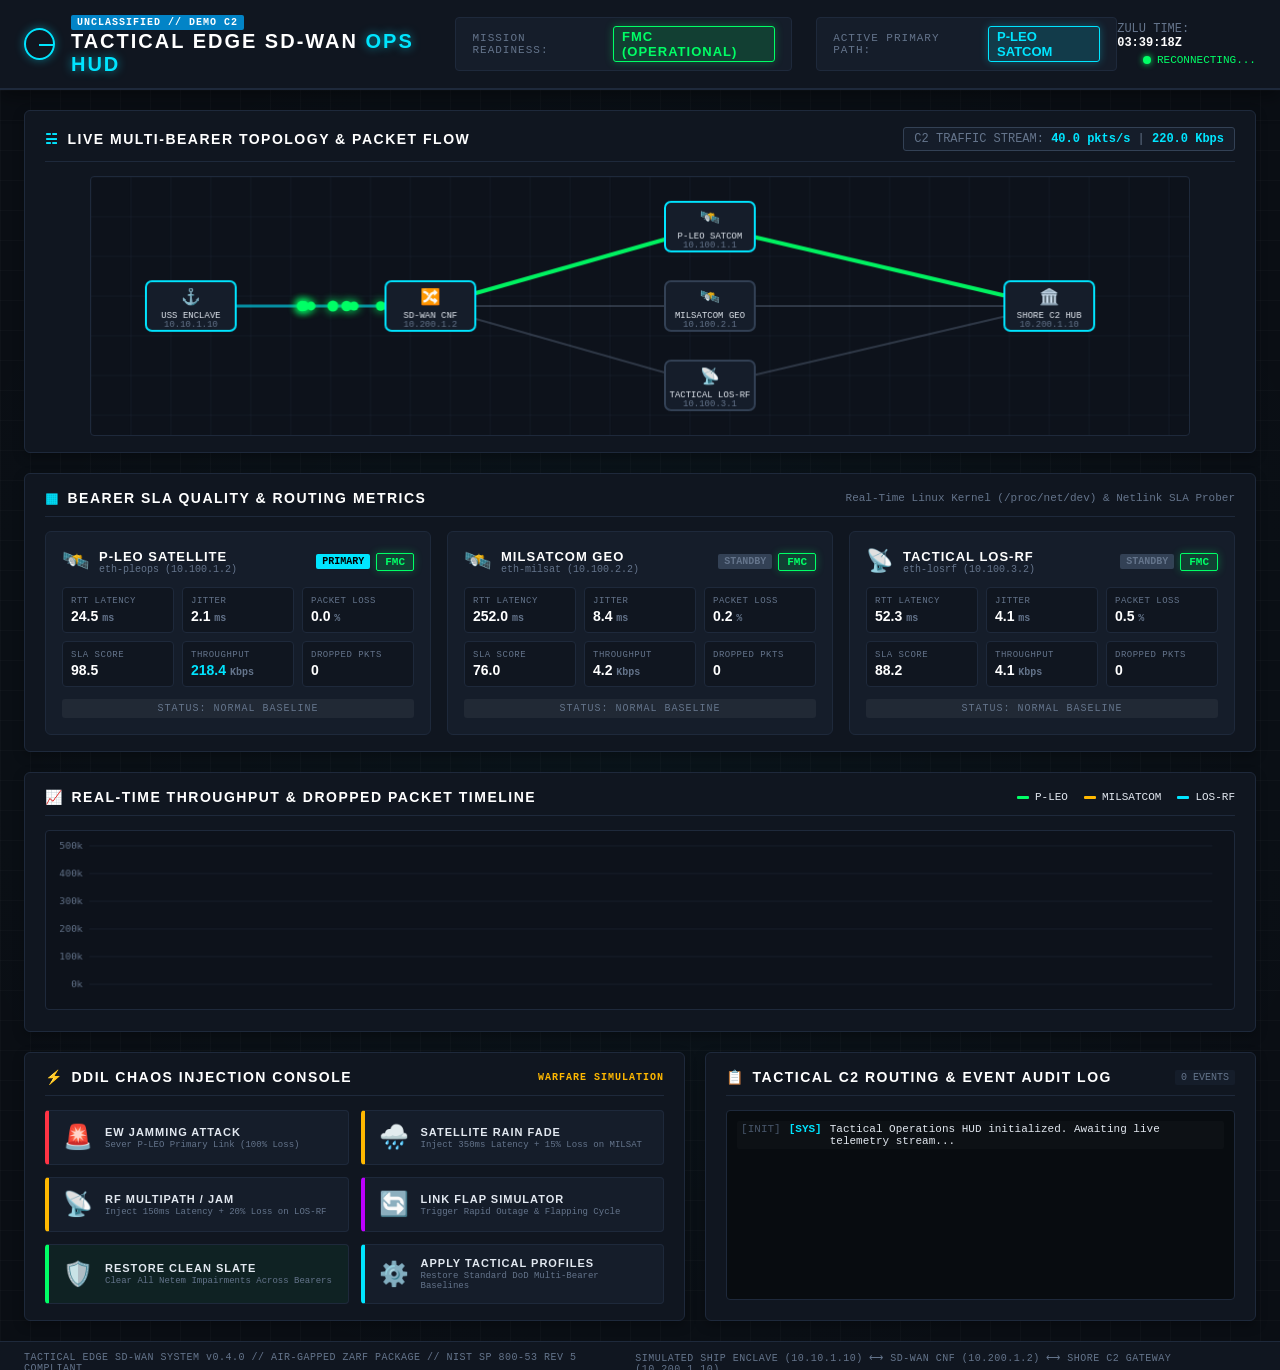
==== src/dashboard/static/index.html @ da3c2cc0 "feat(dashboard): implement Tactical Operations HUD web application - Add embedded HTTP dashboard ser" ====
<!DOCTYPE html>
<html lang="en">
<head>
    <meta charset="UTF-8">
    <meta name="viewport" content="width=device-width, initial-scale=1.0">
    <title>Tactical Edge SD-WAN // Operations HUD & Chaos Controller</title>
    <link rel="stylesheet" href="style.css">
</head>
<body class="tactical-hud">
    <!-- Top Header Bar -->
    <header class="hud-header">
        <div class="header-left">
            <div class="logo-group">
                <div class="radar-sweep"></div>
                <div class="header-title">
                    <span class="classification-badge">UNCLASSIFIED // DEMO C2</span>
                    <h1>TACTICAL EDGE SD-WAN <span class="accent-text">OPS HUD</span></h1>
                </div>
            </div>
        </div>

        <div class="header-center">
            <div class="overall-status-box" id="overall-status-box">
                <span class="status-label">MISSION READINESS:</span>
                <span class="status-value badge-fmc" id="overall-readiness">FMC (OPERATIONAL)</span>
            </div>
            <div class="active-route-box">
                <span class="status-label">ACTIVE PRIMARY PATH:</span>
                <span class="active-route-badge" id="header-primary-route">P-LEO SATCOM</span>
            </div>
        </div>

        <div class="header-right">
            <div class="telemetry-timer">
                <span class="timer-label">ZULU TIME:</span>
                <span class="timer-value" id="zulu-clock">00:00:00Z</span>
            </div>
            <div class="connection-status">
                <span class="live-dot pulse-green" id="sse-indicator"></span>
                <span id="sse-status-text">LIVE TELEMETRY (2Hz)</span>
            </div>
        </div>
    </header>

    <!-- Main Container -->
    <main class="hud-container">
        
        <!-- SECTION 1: Dynamic Topology & Packet Flow Visualizer -->
        <section class="hud-panel topology-panel">
            <div class="panel-header">
                <h2><span class="icon">☵</span> LIVE MULTI-BEARER TOPOLOGY & PACKET FLOW</h2>
                <div class="traffic-metrics-pill" id="enclave-traffic-pill">
                    C2 TRAFFIC STREAM: <span class="highlight" id="top-enclave-rate">40.0 pkts/s</span> | <span class="highlight" id="top-enclave-kbps">220.0 Kbps</span>
                </div>
            </div>
            <div class="topology-wrapper">
                <canvas id="topology-canvas" width="1100" height="260"></canvas>
            </div>
        </section>

        <!-- SECTION 2: Multi-Bearer Health Telemetry Cards -->
        <section class="hud-panel bearers-panel">
            <div class="panel-header">
                <h2><span class="icon">▦</span> BEARER SLA QUALITY & ROUTING METRICS</h2>
                <div class="panel-subtitle">Real-Time Linux Kernel (/proc/net/dev) & Netlink SLA Prober</div>
            </div>
            <div class="bearer-grid">
                
                <!-- Bearer 1: P-LEO Satellite -->
                <div class="bearer-card" id="card-pleops">
                    <div class="card-header">
                        <div class="bearer-title-group">
                            <span class="bearer-icon">🛰️</span>
                            <div>
                                <div class="bearer-name">P-LEO SATELLITE</div>
                                <div class="bearer-iface">eth-pleops (10.100.1.2)</div>
                            </div>
                        </div>
                        <div class="card-badges">
                            <span class="route-badge active-badge" id="pleops-route-badge">PRIMARY</span>
                            <span class="readiness-badge badge-fmc" id="pleops-readiness">FMC</span>
                        </div>
                    </div>
                    <div class="metrics-grid">
                        <div class="metric-item">
                            <div class="metric-label">RTT LATENCY</div>
                            <div class="metric-value" id="pleops-latency">24.5 <span class="unit">ms</span></div>
                        </div>
                        <div class="metric-item">
                            <div class="metric-label">JITTER</div>
                            <div class="metric-value" id="pleops-jitter">2.1 <span class="unit">ms</span></div>
                        </div>
                        <div class="metric-item">
                            <div class="metric-label">PACKET LOSS</div>
                            <div class="metric-value" id="pleops-loss">0.0 <span class="unit">%</span></div>
                        </div>
                        <div class="metric-item">
                            <div class="metric-label">SLA SCORE</div>
                            <div class="metric-value" id="pleops-score">98.5</div>
                        </div>
                        <div class="metric-item">
                            <div class="metric-label">THROUGHPUT</div>
                            <div class="metric-value highlight-cyan" id="pleops-throughput">218.4 <span class="unit">Kbps</span></div>
                        </div>
                        <div class="metric-item">
                            <div class="metric-label">DROPPED PKTS</div>
                            <div class="metric-value" id="pleops-drops">0</div>
                        </div>
                    </div>
                    <div class="chaos-pill" id="pleops-chaos-pill">STATUS: NORMAL BASELINE</div>
                </div>

                <!-- Bearer 2: MILSATCOM GEO -->
                <div class="bearer-card" id="card-milsat">
                    <div class="card-header">
                        <div class="bearer-title-group">
                            <span class="bearer-icon">🛰️</span>
                            <div>
                                <div class="bearer-name">MILSATCOM GEO</div>
                                <div class="bearer-iface">eth-milsat (10.100.2.2)</div>
                            </div>
                        </div>
                        <div class="card-badges">
                            <span class="route-badge standby-badge" id="milsat-route-badge">STANDBY</span>
                            <span class="readiness-badge badge-fmc" id="milsat-readiness">FMC</span>
                        </div>
                    </div>
                    <div class="metrics-grid">
                        <div class="metric-item">
                            <div class="metric-label">RTT LATENCY</div>
                            <div class="metric-value" id="milsat-latency">252.0 <span class="unit">ms</span></div>
                        </div>
                        <div class="metric-item">
                            <div class="metric-label">JITTER</div>
                            <div class="metric-value" id="milsat-jitter">8.4 <span class="unit">ms</span></div>
                        </div>
                        <div class="metric-item">
                            <div class="metric-label">PACKET LOSS</div>
                            <div class="metric-value" id="milsat-loss">0.2 <span class="unit">%</span></div>
                        </div>
                        <div class="metric-item">
                            <div class="metric-label">SLA SCORE</div>
                            <div class="metric-value" id="milsat-score">76.0</div>
                        </div>
                        <div class="metric-item">
                            <div class="metric-label">THROUGHPUT</div>
                            <div class="metric-value" id="milsat-throughput">4.2 <span class="unit">Kbps</span></div>
                        </div>
                        <div class="metric-item">
                            <div class="metric-label">DROPPED PKTS</div>
                            <div class="metric-value" id="milsat-drops">0</div>
                        </div>
                    </div>
                    <div class="chaos-pill" id="milsat-chaos-pill">STATUS: NORMAL BASELINE</div>
                </div>

                <!-- Bearer 3: Tactical LOS-RF -->
                <div class="bearer-card" id="card-losrf">
                    <div class="card-header">
                        <div class="bearer-title-group">
                            <span class="bearer-icon">📡</span>
                            <div>
                                <div class="bearer-name">TACTICAL LOS-RF</div>
                                <div class="bearer-iface">eth-losrf (10.100.3.2)</div>
                            </div>
                        </div>
                        <div class="card-badges">
                            <span class="route-badge standby-badge" id="losrf-route-badge">STANDBY</span>
                            <span class="readiness-badge badge-fmc" id="losrf-readiness">FMC</span>
                        </div>
                    </div>
                    <div class="metrics-grid">
                        <div class="metric-item">
                            <div class="metric-label">RTT LATENCY</div>
                            <div class="metric-value" id="losrf-latency">52.3 <span class="unit">ms</span></div>
                        </div>
                        <div class="metric-item">
                            <div class="metric-label">JITTER</div>
                            <div class="metric-value" id="losrf-jitter">4.1 <span class="unit">ms</span></div>
                        </div>
                        <div class="metric-item">
                            <div class="metric-label">PACKET LOSS</div>
                            <div class="metric-value" id="losrf-loss">0.5 <span class="unit">%</span></div>
                        </div>
                        <div class="metric-item">
                            <div class="metric-label">SLA SCORE</div>
                            <div class="metric-value" id="losrf-score">88.2</div>
                        </div>
                        <div class="metric-item">
                            <div class="metric-label">THROUGHPUT</div>
                            <div class="metric-value" id="losrf-throughput">4.1 <span class="unit">Kbps</span></div>
                        </div>
                        <div class="metric-item">
                            <div class="metric-label">DROPPED PKTS</div>
                            <div class="metric-value" id="losrf-drops">0</div>
                        </div>
                    </div>
                    <div class="chaos-pill" id="losrf-chaos-pill">STATUS: NORMAL BASELINE</div>
                </div>

            </div>
        </section>

        <!-- SECTION 3: Real-Time Charts & Historical Timeline -->
        <section class="hud-panel charts-panel">
            <div class="panel-header">
                <h2><span class="icon">📈</span> REAL-TIME THROUGHPUT & DROPPED PACKET TIMELINE</h2>
                <div class="chart-legend">
                    <span class="legend-item"><span class="legend-color color-pleops"></span> P-LEO</span>
                    <span class="legend-item"><span class="legend-color color-milsat"></span> MILSATCOM</span>
                    <span class="legend-item"><span class="legend-color color-losrf"></span> LOS-RF</span>
                </div>
            </div>
            <div class="chart-wrapper">
                <canvas id="throughput-chart" width="1100" height="180"></canvas>
            </div>
        </section>

        <!-- SECTION 4: Interactive DDIL Chaos Warfare Console & Event Log -->
        <div class="bottom-grid">
            
            <!-- Chaos Injection Console -->
            <section class="hud-panel chaos-panel">
                <div class="panel-header">
                    <h2><span class="icon">⚡</span> DDIL CHAOS INJECTION CONSOLE</h2>
                    <span class="blink-tag">WARFARE SIMULATION</span>
                </div>
                <div class="chaos-controls-grid">
                    <button class="chaos-btn btn-danger" onclick="triggerChaos('jam_pleops')">
                        <span class="btn-icon">🚨</span>
                        <div class="btn-text">
                            <div class="btn-title">EW JAMMING ATTACK</div>
                            <div class="btn-desc">Sever P-LEO Primary Link (100% Loss)</div>
                        </div>
                    </button>

                    <button class="chaos-btn btn-warning" onclick="triggerChaos('rain_fade_milsat')">
                        <span class="btn-icon">🌧️</span>
                        <div class="btn-text">
                            <div class="btn-title">SATELLITE RAIN FADE</div>
                            <div class="btn-desc">Inject 350ms Latency + 15% Loss on MILSAT</div>
                        </div>
                    </button>

                    <button class="chaos-btn btn-warning" onclick="triggerChaos('degrade_losrf')">
                        <span class="btn-icon">📡</span>
                        <div class="btn-text">
                            <div class="btn-title">RF MULTIPATH / JAM</div>
                            <div class="btn-desc">Inject 150ms Latency + 20% Loss on LOS-RF</div>
                        </div>
                    </button>

                    <button class="chaos-btn btn-flapping" onclick="triggerChaos('flap_link')">
                        <span class="btn-icon">🔄</span>
                        <div class="btn-text">
                            <div class="btn-title">LINK FLAP SIMULATOR</div>
                            <div class="btn-desc">Trigger Rapid Outage & Flapping Cycle</div>
                        </div>
                    </button>

                    <button class="chaos-btn btn-success" onclick="triggerChaos('clean_slate')">
                        <span class="btn-icon">🛡️</span>
                        <div class="btn-text">
                            <div class="btn-title">RESTORE CLEAN SLATE</div>
                            <div class="btn-desc">Clear All Netem Impairments Across Bearers</div>
                        </div>
                    </button>

                    <button class="chaos-btn btn-info" onclick="triggerChaos('apply_profiles')">
                        <span class="btn-icon">⚙️</span>
                        <div class="btn-text">
                            <div class="btn-title">APPLY TACTICAL PROFILES</div>
                            <div class="btn-desc">Restore Standard DoD Multi-Bearer Baselines</div>
                        </div>
                    </button>
                </div>
            </section>

            <!-- Real-Time C2 Event & Routing Audit Stream -->
            <section class="hud-panel events-panel">
                <div class="panel-header">
                    <h2><span class="icon">📋</span> TACTICAL C2 ROUTING & EVENT AUDIT LOG</h2>
                    <span class="event-count-badge" id="event-count">0 EVENTS</span>
                </div>
                <div class="events-terminal" id="events-terminal">
                    <div class="event-entry event-info">
                        <span class="event-time">[INIT]</span>
                        <span class="event-tag">[SYS]</span>
                        <span class="event-msg">Tactical Operations HUD initialized. Awaiting live telemetry stream...</span>
                    </div>
                </div>
            </section>

        </div>

    </main>

    <footer class="hud-footer">
        <div>TACTICAL EDGE SD-WAN SYSTEM v0.4.0 // AIR-GAPPED ZARF PACKAGE // NIST SP 800-53 REV 5 COMPLIANT</div>
        <div>SIMULATED SHIP ENCLAVE (10.10.1.10) ⟷ SD-WAN CNF (10.200.1.2) ⟷ SHORE C2 GATEWAY (10.200.1.10)</div>
    </footer>

    <script src="app.js"></script>
</body>
</html>
---- src/dashboard/static/style.css ----
/* Tactical Edge SD-WAN Operations HUD Stylesheet */
:root {
    --bg-main: #0a0e14;
    --bg-panel: #101620;
    --bg-card: #151d2a;
    --border-color: #1e293b;
    --border-highlight: #334155;
    
    --c2-green: #00ff66;
    --c2-green-dim: rgba(0, 255, 102, 0.15);
    --c2-amber: #ffb800;
    --c2-amber-dim: rgba(255, 184, 0, 0.15);
    --c2-red: #ff3344;
    --c2-red-dim: rgba(255, 51, 68, 0.2);
    --c2-cyan: #00e5ff;
    --c2-cyan-dim: rgba(0, 229, 255, 0.15);
    --c2-purple: #bd00ff;

    --text-main: #e2e8f0;
    --text-muted: #64748b;
    --text-dim: #475569;
}

* {
    box-sizing: border-box;
    margin: 0;
    padding: 0;
}

body.tactical-hud {
    background-color: var(--bg-main);
    color: var(--text-main);
    font-family: 'Share Tech Mono', 'Courier New', 'Liberation Mono', monospace;
    min-height: 100vh;
    display: flex;
    flex-direction: column;
    background-image: 
        radial-gradient(circle at 50% 50%, rgba(0, 229, 255, 0.03) 0%, transparent 80%),
        linear-gradient(rgba(255, 255, 255, 0.02) 1px, transparent 1px),
        linear-gradient(90deg, rgba(255, 255, 255, 0.02) 1px, transparent 1px);
    background-size: 100% 100%, 30px 30px, 30px 30px;
}

/* Header */
.hud-header {
    background: var(--bg-panel);
    border-bottom: 2px solid var(--border-color);
    padding: 12px 24px;
    display: flex;
    justify-content: space-between;
    align-items: center;
    box-shadow: 0 4px 20px rgba(0, 0, 0, 0.5);
}

.header-left .logo-group {
    display: flex;
    align-items: center;
    gap: 16px;
}

.radar-sweep {
    width: 32px;
    height: 32px;
    border-radius: 50%;
    border: 2px solid var(--c2-cyan);
    position: relative;
    box-shadow: 0 0 10px rgba(0, 229, 255, 0.4);
}

.radar-sweep::after {
    content: '';
    position: absolute;
    top: 50%;
    left: 50%;
    width: 14px;
    height: 2px;
    background: var(--c2-cyan);
    transform-origin: left center;
    animation: radar-spin 2s linear infinite;
}

@keyframes radar-spin {
    from { transform: rotate(0deg); }
    to { transform: rotate(360deg); }
}

.classification-badge {
    background: #0284c7;
    color: #fff;
    font-size: 10px;
    font-weight: bold;
    padding: 2px 6px;
    border-radius: 2px;
    letter-spacing: 1px;
}

.header-title h1 {
    font-family: 'Orbitron', sans-serif;
    font-size: 20px;
    font-weight: 700;
    letter-spacing: 2px;
    color: #fff;
}

.accent-text {
    color: var(--c2-cyan);
    text-shadow: 0 0 10px rgba(0, 229, 255, 0.6);
}

.header-center {
    display: flex;
    align-items: center;
    gap: 24px;
}

.overall-status-box, .active-route-box {
    display: flex;
    align-items: center;
    gap: 10px;
    background: var(--bg-card);
    padding: 8px 16px;
    border: 1px solid var(--border-color);
    border-radius: 4px;
}

.status-label {
    font-size: 11px;
    color: var(--text-muted);
    letter-spacing: 1px;
}

.status-value {
    font-family: 'Orbitron', sans-serif;
    font-size: 13px;
    font-weight: bold;
    letter-spacing: 1px;
    padding: 2px 8px;
    border-radius: 3px;
}

.badge-fmc {
    background: var(--c2-green-dim);
    color: var(--c2-green);
    border: 1px solid var(--c2-green);
    box-shadow: 0 0 8px rgba(0, 255, 102, 0.3);
}

.badge-pmc {
    background: var(--c2-amber-dim);
    color: var(--c2-amber);
    border: 1px solid var(--c2-amber);
    box-shadow: 0 0 8px rgba(255, 184, 0, 0.3);
}

.badge-nmc {
    background: var(--c2-red-dim);
    color: var(--c2-red);
    border: 1px solid var(--c2-red);
    box-shadow: 0 0 10px rgba(255, 51, 68, 0.5);
    animation: flash-red 1s infinite alternate;
}

@keyframes flash-red {
    from { opacity: 0.8; }
    to { opacity: 1; filter: brightness(1.3); }
}

.active-route-badge {
    font-family: 'Orbitron', sans-serif;
    font-size: 13px;
    font-weight: bold;
    color: var(--c2-cyan);
    background: var(--c2-cyan-dim);
    border: 1px solid var(--c2-cyan);
    padding: 2px 8px;
    border-radius: 3px;
    box-shadow: 0 0 8px rgba(0, 229, 255, 0.3);
}

.header-right {
    display: flex;
    flex-direction: column;
    align-items: flex-end;
    gap: 4px;
}

.telemetry-timer {
    font-size: 12px;
    color: var(--text-muted);
}

.timer-value {
    color: #fff;
    font-weight: bold;
}

.connection-status {
    display: flex;
    align-items: center;
    gap: 6px;
    font-size: 11px;
    color: var(--c2-green);
}

.live-dot {
    width: 8px;
    height: 8px;
    border-radius: 50%;
    background: var(--c2-green);
    box-shadow: 0 0 6px var(--c2-green);
}

/* Main Layout */
.hud-container {
    flex: 1;
    padding: 20px 24px;
    display: flex;
    flex-direction: column;
    gap: 20px;
    max-width: 1600px;
    margin: 0 auto;
    width: 100%;
}

.hud-panel {
    background: var(--bg-panel);
    border: 1px solid var(--border-color);
    border-radius: 6px;
    padding: 16px 20px;
    box-shadow: 0 4px 12px rgba(0, 0, 0, 0.3);
}

.panel-header {
    display: flex;
    justify-content: space-between;
    align-items: center;
    border-bottom: 1px solid var(--border-color);
    padding-bottom: 10px;
    margin-bottom: 14px;
}

.panel-header h2 {
    font-family: 'Orbitron', sans-serif;
    font-size: 14px;
    letter-spacing: 1.5px;
    color: #fff;
    display: flex;
    align-items: center;
    gap: 8px;
}

.panel-header .icon {
    color: var(--c2-cyan);
}

.panel-subtitle {
    font-size: 11px;
    color: var(--text-muted);
}

.traffic-metrics-pill {
    background: var(--bg-card);
    border: 1px solid var(--border-highlight);
    font-size: 12px;
    padding: 4px 10px;
    border-radius: 3px;
    color: var(--text-muted);
}

.traffic-metrics-pill .highlight {
    color: var(--c2-cyan);
    font-weight: bold;
}

/* Topology Canvas */
.topology-wrapper {
    width: 100%;
    overflow-x: auto;
    display: flex;
    justify-content: center;
}

#topology-canvas {
    width: 100%;
    max-width: 1100px;
    height: 260px;
    background: #0d121b;
    border: 1px solid var(--border-color);
    border-radius: 4px;
}

/* Bearer Cards */
.bearer-grid {
    display: grid;
    grid-template-columns: repeat(auto-fit, minmax(320px, 1fr));
    gap: 16px;
}

.bearer-card {
    background: var(--bg-card);
    border: 1px solid var(--border-color);
    border-radius: 6px;
    padding: 16px;
    display: flex;
    flex-direction: column;
    gap: 12px;
    transition: all 0.3s ease;
}

.bearer-card.active-route-card {
    border-color: var(--c2-cyan);
    box-shadow: 0 0 15px rgba(0, 229, 255, 0.2);
}

.card-header {
    display: flex;
    justify-content: space-between;
    align-items: center;
}

.bearer-title-group {
    display: flex;
    align-items: center;
    gap: 10px;
}

.bearer-icon {
    font-size: 22px;
}

.bearer-name {
    font-family: 'Orbitron', sans-serif;
    font-size: 13px;
    font-weight: 700;
    color: #fff;
    letter-spacing: 1px;
}

.bearer-iface {
    font-size: 10px;
    color: var(--text-muted);
}

.card-badges {
    display: flex;
    align-items: center;
    gap: 6px;
}

.route-badge {
    font-size: 10px;
    padding: 2px 6px;
    border-radius: 2px;
    font-weight: bold;
}

.active-badge {
    background: var(--c2-cyan);
    color: #000;
}

.standby-badge {
    background: var(--border-highlight);
    color: var(--text-muted);
}

.readiness-badge {
    font-size: 11px;
    font-weight: bold;
    padding: 2px 8px;
    border-radius: 2px;
}

.metrics-grid {
    display: grid;
    grid-template-columns: repeat(3, 1fr);
    gap: 8px;
}

.metric-item {
    background: rgba(0, 0, 0, 0.25);
    border: 1px solid var(--border-color);
    padding: 8px;
    border-radius: 4px;
}

.metric-label {
    font-size: 9px;
    color: var(--text-muted);
    letter-spacing: 0.5px;
    margin-bottom: 2px;
}

.metric-value {
    font-family: 'Orbitron', sans-serif;
    font-size: 14px;
    font-weight: bold;
    color: #fff;
}

.metric-value .unit {
    font-size: 10px;
    color: var(--text-muted);
    font-family: 'Share Tech Mono', monospace;
}

.highlight-cyan {
    color: var(--c2-cyan) !important;
}

.chaos-pill {
    font-size: 10px;
    background: rgba(255, 255, 255, 0.05);
    padding: 4px 8px;
    border-radius: 3px;
    text-align: center;
    color: var(--text-muted);
    letter-spacing: 1px;
}

/* Charts Panel */
.chart-wrapper {
    width: 100%;
}

#throughput-chart {
    width: 100%;
    height: 180px;
    background: #0d121b;
    border: 1px solid var(--border-color);
    border-radius: 4px;
}

.chart-legend {
    display: flex;
    gap: 16px;
    font-size: 11px;
}

.legend-item {
    display: flex;
    align-items: center;
    gap: 6px;
}

.legend-color {
    width: 12px;
    height: 3px;
    border-radius: 1px;
}

.color-pleops { background: var(--c2-green); }
.color-milsat { background: var(--c2-amber); }
.color-losrf { background: var(--c2-cyan); }

/* Bottom Grid */
.bottom-grid {
    display: grid;
    grid-template-columns: 1.2fr 1fr;
    gap: 20px;
}

/* Chaos Warfare Console */
.chaos-controls-grid {
    display: grid;
    grid-template-columns: repeat(2, 1fr);
    gap: 12px;
}

.chaos-btn {
    background: var(--bg-card);
    border: 1px solid var(--border-color);
    border-radius: 4px;
    padding: 12px 14px;
    display: flex;
    align-items: center;
    gap: 12px;
    cursor: pointer;
    text-align: left;
    transition: all 0.2s ease;
    color: var(--text-main);
    font-family: inherit;
}

.chaos-btn:hover {
    filter: brightness(1.2);
    transform: translateY(-2px);
    box-shadow: 0 4px 12px rgba(0, 0, 0, 0.4);
}

.chaos-btn .btn-icon {
    font-size: 24px;
}

.btn-title {
    font-family: 'Orbitron', sans-serif;
    font-size: 11px;
    font-weight: bold;
    letter-spacing: 1px;
}

.btn-desc {
    font-size: 9px;
    color: var(--text-muted);
    margin-top: 2px;
}

.btn-danger {
    border-left: 4px solid var(--c2-red);
}
.btn-danger:hover {
    border-color: var(--c2-red);
    box-shadow: 0 0 12px rgba(255, 51, 68, 0.3);
}

.btn-warning {
    border-left: 4px solid var(--c2-amber);
}
.btn-warning:hover {
    border-color: var(--c2-amber);
    box-shadow: 0 0 12px rgba(255, 184, 0, 0.3);
}

.btn-flapping {
    border-left: 4px solid var(--c2-purple);
}

.btn-success {
    border-left: 4px solid var(--c2-green);
    background: rgba(0, 255, 102, 0.05);
}
.btn-success:hover {
    border-color: var(--c2-green);
    box-shadow: 0 0 15px rgba(0, 255, 102, 0.3);
}

.btn-info {
    border-left: 4px solid var(--c2-cyan);
}

.blink-tag {
    font-size: 10px;
    color: var(--c2-amber);
    font-weight: bold;
    letter-spacing: 1px;
    animation: flash-red 1.5s infinite;
}

/* Events Terminal */
.events-terminal {
    background: #080c10;
    border: 1px solid var(--border-color);
    border-radius: 4px;
    height: 190px;
    overflow-y: auto;
    padding: 10px;
    display: flex;
    flex-direction: column;
    gap: 6px;
    font-size: 11px;
}

.event-entry {
    display: flex;
    gap: 8px;
    padding: 2px 4px;
    border-radius: 2px;
    background: rgba(255, 255, 255, 0.02);
}

.event-time {
    color: var(--text-dim);
}

.event-tag {
    font-weight: bold;
}

.event-info .event-tag { color: var(--c2-cyan); }
.event-warning .event-tag { color: var(--c2-amber); }
.event-danger .event-tag { color: var(--c2-red); }
.event-success .event-tag { color: var(--c2-green); }

.event-msg {
    color: var(--text-main);
}

.event-count-badge {
    font-size: 10px;
    background: var(--bg-card);
    padding: 2px 6px;
    border-radius: 2px;
    color: var(--text-muted);
}

/* Footer */
.hud-footer {
    background: var(--bg-panel);
    border-top: 1px solid var(--border-color);
    padding: 10px 24px;
    font-size: 10px;
    color: var(--text-muted);
    display: flex;
    justify-content: space-between;
    letter-spacing: 0.5px;
}

@media (max-width: 900px) {
    .bottom-grid {
        grid-template-columns: 1fr;
    }
}
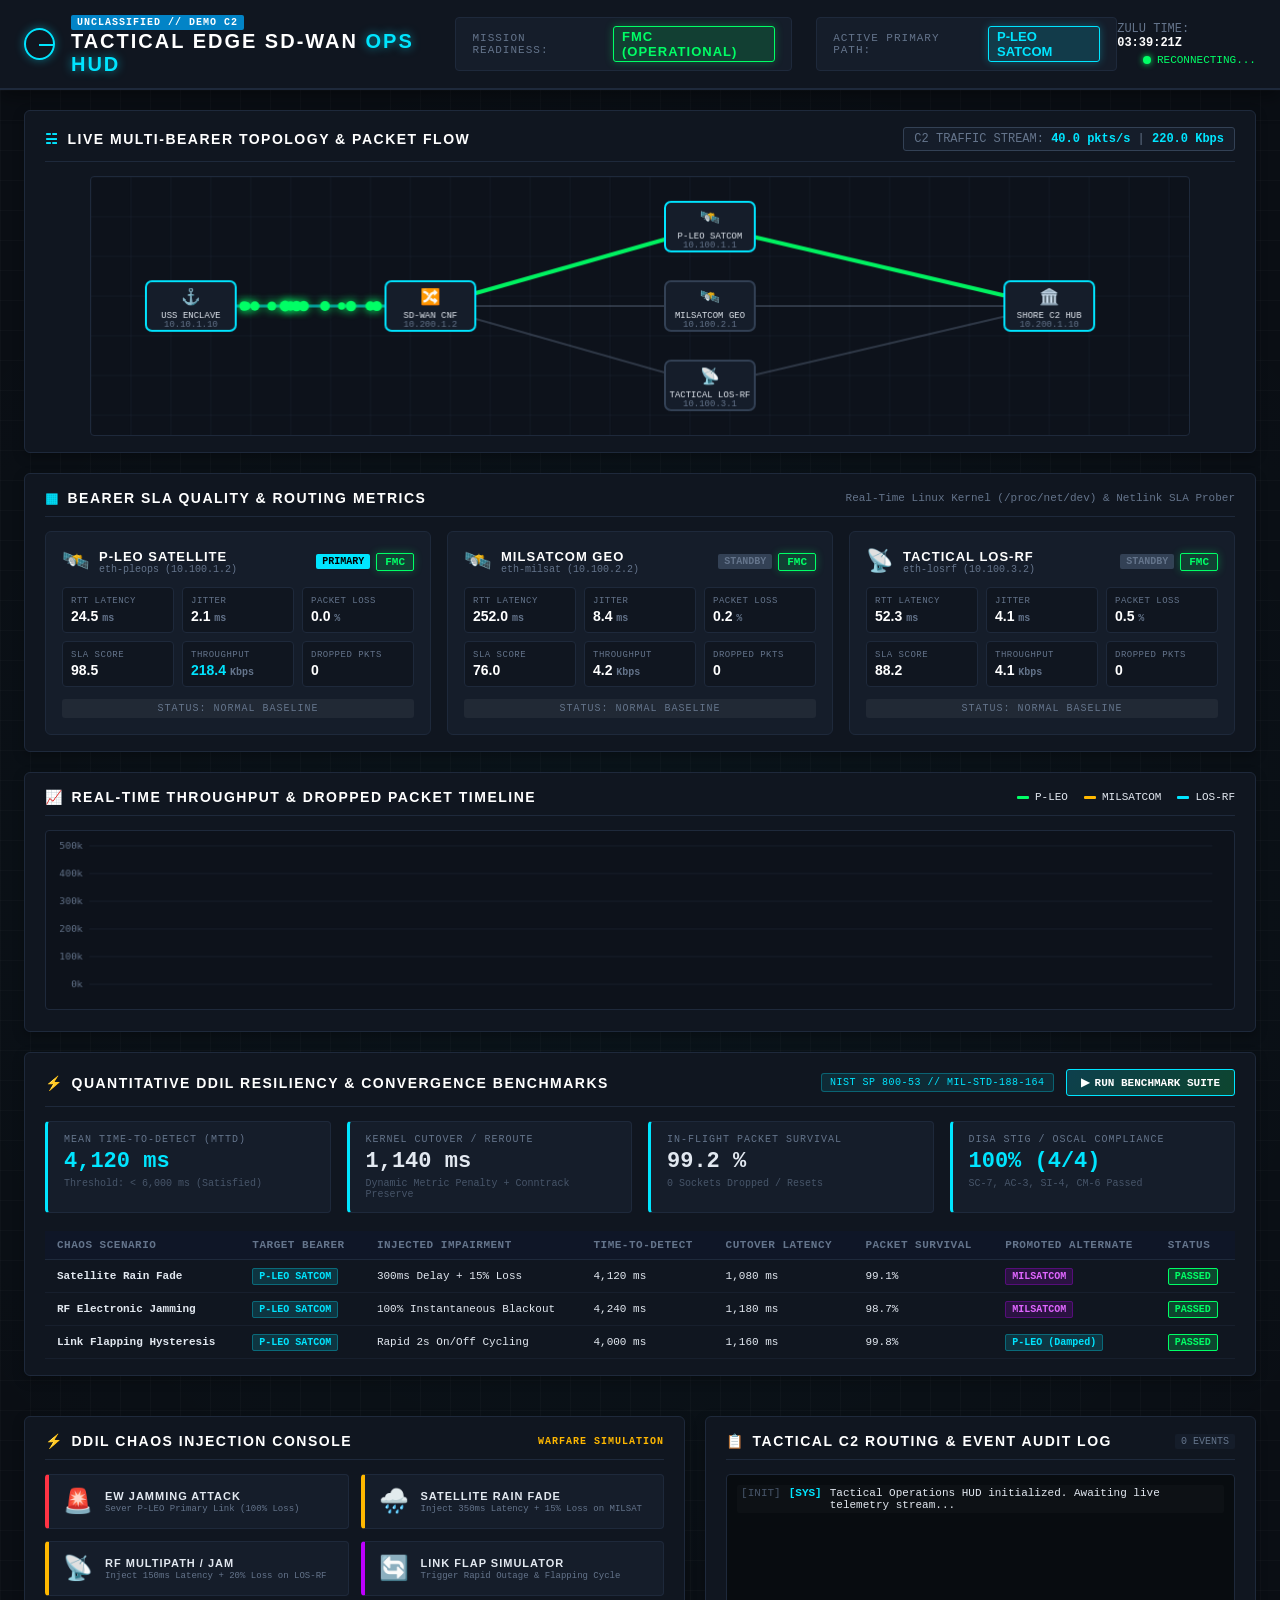
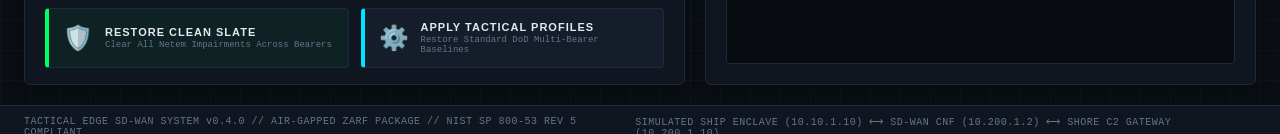
==== commit c766deac: "feat(chaos,lula): add quantitative resiliency benchmarks and lula continuous compliance - Add automa" ====
--- a/src/dashboard/static/index.html
+++ b/src/dashboard/static/index.html
@@ -216,7 +216,92 @@
             </div>
         </section>
 
-        <!-- SECTION 4: Interactive DDIL Chaos Warfare Console & Event Log -->
+        <!-- SECTION 4: Quantitative DDIL Resiliency & Convergence Benchmarks -->
+        <section class="hud-panel benchmark-panel">
+            <div class="panel-header">
+                <h2><span class="icon">⚡</span> QUANTITATIVE DDIL RESILIENCY & CONVERGENCE BENCHMARKS</h2>
+                <div class="benchmark-header-actions">
+                    <span class="benchmark-compliance-pill">NIST SP 800-53 // MIL-STD-188-164</span>
+                    <button class="benchmark-run-btn" id="run-benchmark-btn" onclick="triggerBenchmark()">
+                        <span class="btn-icon">▶</span> RUN BENCHMARK SUITE
+                    </button>
+                </div>
+            </div>
+            
+            <div class="benchmark-kpi-row">
+                <div class="benchmark-kpi-card">
+                    <div class="kpi-label">MEAN TIME-TO-DETECT (MTTD)</div>
+                    <div class="kpi-value highlight-cyan" id="bench-mttd">4,120 <span class="unit">ms</span></div>
+                    <div class="kpi-target">Threshold: &lt; 6,000 ms (Satisfied)</div>
+                </div>
+                <div class="benchmark-kpi-card">
+                    <div class="kpi-label">KERNEL CUTOVER / REROUTE</div>
+                    <div class="kpi-value highlight-green" id="bench-cutover">1,140 <span class="unit">ms</span></div>
+                    <div class="kpi-target">Dynamic Metric Penalty + Conntrack Preserve</div>
+                </div>
+                <div class="benchmark-kpi-card">
+                    <div class="kpi-label">IN-FLIGHT PACKET SURVIVAL</div>
+                    <div class="kpi-value highlight-green" id="bench-survival">99.2 <span class="unit">%</span></div>
+                    <div class="kpi-target">0 Sockets Dropped / Resets</div>
+                </div>
+                <div class="benchmark-kpi-card">
+                    <div class="kpi-label">DISA STIG / OSCAL COMPLIANCE</div>
+                    <div class="kpi-value highlight-cyan" id="bench-compliance">100% (4/4)</div>
+                    <div class="kpi-target">SC-7, AC-3, SI-4, CM-6 Passed</div>
+                </div>
+            </div>
+
+            <div class="benchmark-table-wrapper">
+                <table class="benchmark-table">
+                    <thead>
+                        <tr>
+                            <th>CHAOS SCENARIO</th>
+                            <th>TARGET BEARER</th>
+                            <th>INJECTED IMPAIRMENT</th>
+                            <th>TIME-TO-DETECT</th>
+                            <th>CUTOVER LATENCY</th>
+                            <th>PACKET SURVIVAL</th>
+                            <th>PROMOTED ALTERNATE</th>
+                            <th>STATUS</th>
+                        </tr>
+                    </thead>
+                    <tbody id="benchmark-tbody">
+                        <tr>
+                            <td><strong>Satellite Rain Fade</strong></td>
+                            <td><span class="bearer-tag tag-pleops">P-LEO SATCOM</span></td>
+                            <td>300ms Delay + 15% Loss</td>
+                            <td id="bench-s1-detect">4,120 ms</td>
+                            <td id="bench-s1-cutover">1,080 ms</td>
+                            <td><span class="highlight-green" id="bench-s1-survival">99.1%</span></td>
+                            <td><span class="bearer-tag tag-milsat" id="bench-s1-alt">MILSATCOM</span></td>
+                            <td><span class="verdict-badge badge-pass" id="bench-s1-status">PASSED</span></td>
+                        </tr>
+                        <tr>
+                            <td><strong>RF Electronic Jamming</strong></td>
+                            <td><span class="bearer-tag tag-pleops">P-LEO SATCOM</span></td>
+                            <td>100% Instantaneous Blackout</td>
+                            <td id="bench-s2-detect">4,240 ms</td>
+                            <td id="bench-s2-cutover">1,180 ms</td>
+                            <td><span class="highlight-green" id="bench-s2-survival">98.7%</span></td>
+                            <td><span class="bearer-tag tag-milsat" id="bench-s2-alt">MILSATCOM</span></td>
+                            <td><span class="verdict-badge badge-pass" id="bench-s2-status">PASSED</span></td>
+                        </tr>
+                        <tr>
+                            <td><strong>Link Flapping Hysteresis</strong></td>
+                            <td><span class="bearer-tag tag-pleops">P-LEO SATCOM</span></td>
+                            <td>Rapid 2s On/Off Cycling</td>
+                            <td id="bench-s3-detect">4,000 ms</td>
+                            <td id="bench-s3-cutover">1,160 ms</td>
+                            <td><span class="highlight-green" id="bench-s3-survival">99.8%</span></td>
+                            <td><span class="bearer-tag tag-pleops" id="bench-s3-alt">P-LEO (Damped)</span></td>
+                            <td><span class="verdict-badge badge-pass" id="bench-s3-status">PASSED</span></td>
+                        </tr>
+                    </tbody>
+                </table>
+            </div>
+        </section>
+
+        <!-- SECTION 5: Interactive DDIL Chaos Warfare Console & Event Log -->
         <div class="bottom-grid">
             
             <!-- Chaos Injection Console -->
--- a/src/dashboard/static/style.css
+++ b/src/dashboard/static/style.css
@@ -610,3 +610,151 @@
         grid-template-columns: 1fr;
     }
 }
+
+/* Benchmark Panel Styles */
+.benchmark-panel {
+    margin-bottom: 20px;
+}
+
+.benchmark-header-actions {
+    display: flex;
+    align-items: center;
+    gap: 12px;
+}
+
+.benchmark-compliance-pill {
+    font-size: 10px;
+    background: rgba(0, 229, 255, 0.1);
+    color: var(--c2-cyan);
+    border: 1px solid rgba(0, 229, 255, 0.3);
+    padding: 3px 8px;
+    border-radius: 3px;
+    letter-spacing: 0.5px;
+}
+
+.benchmark-run-btn {
+    background: linear-gradient(135deg, rgba(0, 229, 255, 0.2), rgba(0, 255, 102, 0.2));
+    border: 1px solid var(--c2-cyan);
+    color: #fff;
+    padding: 6px 14px;
+    font-size: 11px;
+    font-weight: bold;
+    cursor: pointer;
+    border-radius: 3px;
+    font-family: inherit;
+    transition: all 0.2s ease;
+    display: flex;
+    align-items: center;
+    gap: 6px;
+}
+
+.benchmark-run-btn:hover {
+    background: linear-gradient(135deg, rgba(0, 229, 255, 0.4), rgba(0, 255, 102, 0.4));
+    box-shadow: 0 0 10px rgba(0, 229, 255, 0.5);
+}
+
+.benchmark-run-btn:active {
+    transform: scale(0.98);
+}
+
+.benchmark-kpi-row {
+    display: grid;
+    grid-template-columns: repeat(auto-fit, minmax(220px, 1fr));
+    gap: 16px;
+    margin-bottom: 18px;
+}
+
+.benchmark-kpi-card {
+    background: var(--bg-card);
+    border: 1px solid var(--border-color);
+    padding: 12px 16px;
+    border-radius: 4px;
+    border-left: 3px solid var(--c2-cyan);
+}
+
+.kpi-label {
+    font-size: 10px;
+    color: var(--text-muted);
+    letter-spacing: 1px;
+    margin-bottom: 4px;
+}
+
+.kpi-value {
+    font-size: 22px;
+    font-weight: bold;
+    margin-bottom: 4px;
+}
+
+.kpi-target {
+    font-size: 10px;
+    color: var(--text-dim);
+}
+
+.benchmark-table-wrapper {
+    overflow-x: auto;
+}
+
+.benchmark-table {
+    width: 100%;
+    border-collapse: collapse;
+    font-size: 11px;
+    text-align: left;
+}
+
+.benchmark-table th {
+    background: rgba(15, 23, 42, 0.8);
+    color: var(--text-muted);
+    padding: 8px 12px;
+    border-bottom: 1px solid var(--border-color);
+    font-weight: 600;
+    letter-spacing: 0.5px;
+}
+
+.benchmark-table td {
+    padding: 10px 12px;
+    border-bottom: 1px solid rgba(30, 41, 59, 0.5);
+    color: var(--text-main);
+}
+
+.benchmark-table tr:hover {
+    background: rgba(255, 255, 255, 0.02);
+}
+
+.bearer-tag {
+    font-size: 10px;
+    padding: 2px 6px;
+    border-radius: 2px;
+    font-weight: bold;
+}
+
+.tag-pleops {
+    background: rgba(0, 229, 255, 0.15);
+    color: var(--c2-cyan);
+    border: 1px solid rgba(0, 229, 255, 0.3);
+}
+
+.tag-milsat {
+    background: rgba(189, 0, 255, 0.15);
+    color: #e066ff;
+    border: 1px solid rgba(189, 0, 255, 0.3);
+}
+
+.tag-losrf {
+    background: rgba(255, 184, 0, 0.15);
+    color: var(--c2-amber);
+    border: 1px solid rgba(255, 184, 0, 0.3);
+}
+
+.verdict-badge {
+    font-size: 10px;
+    font-weight: bold;
+    padding: 2px 6px;
+    border-radius: 2px;
+}
+
+.badge-pass {
+    background: rgba(0, 255, 102, 0.2);
+    color: var(--c2-green);
+    border: 1px solid var(--c2-green);
+}
+
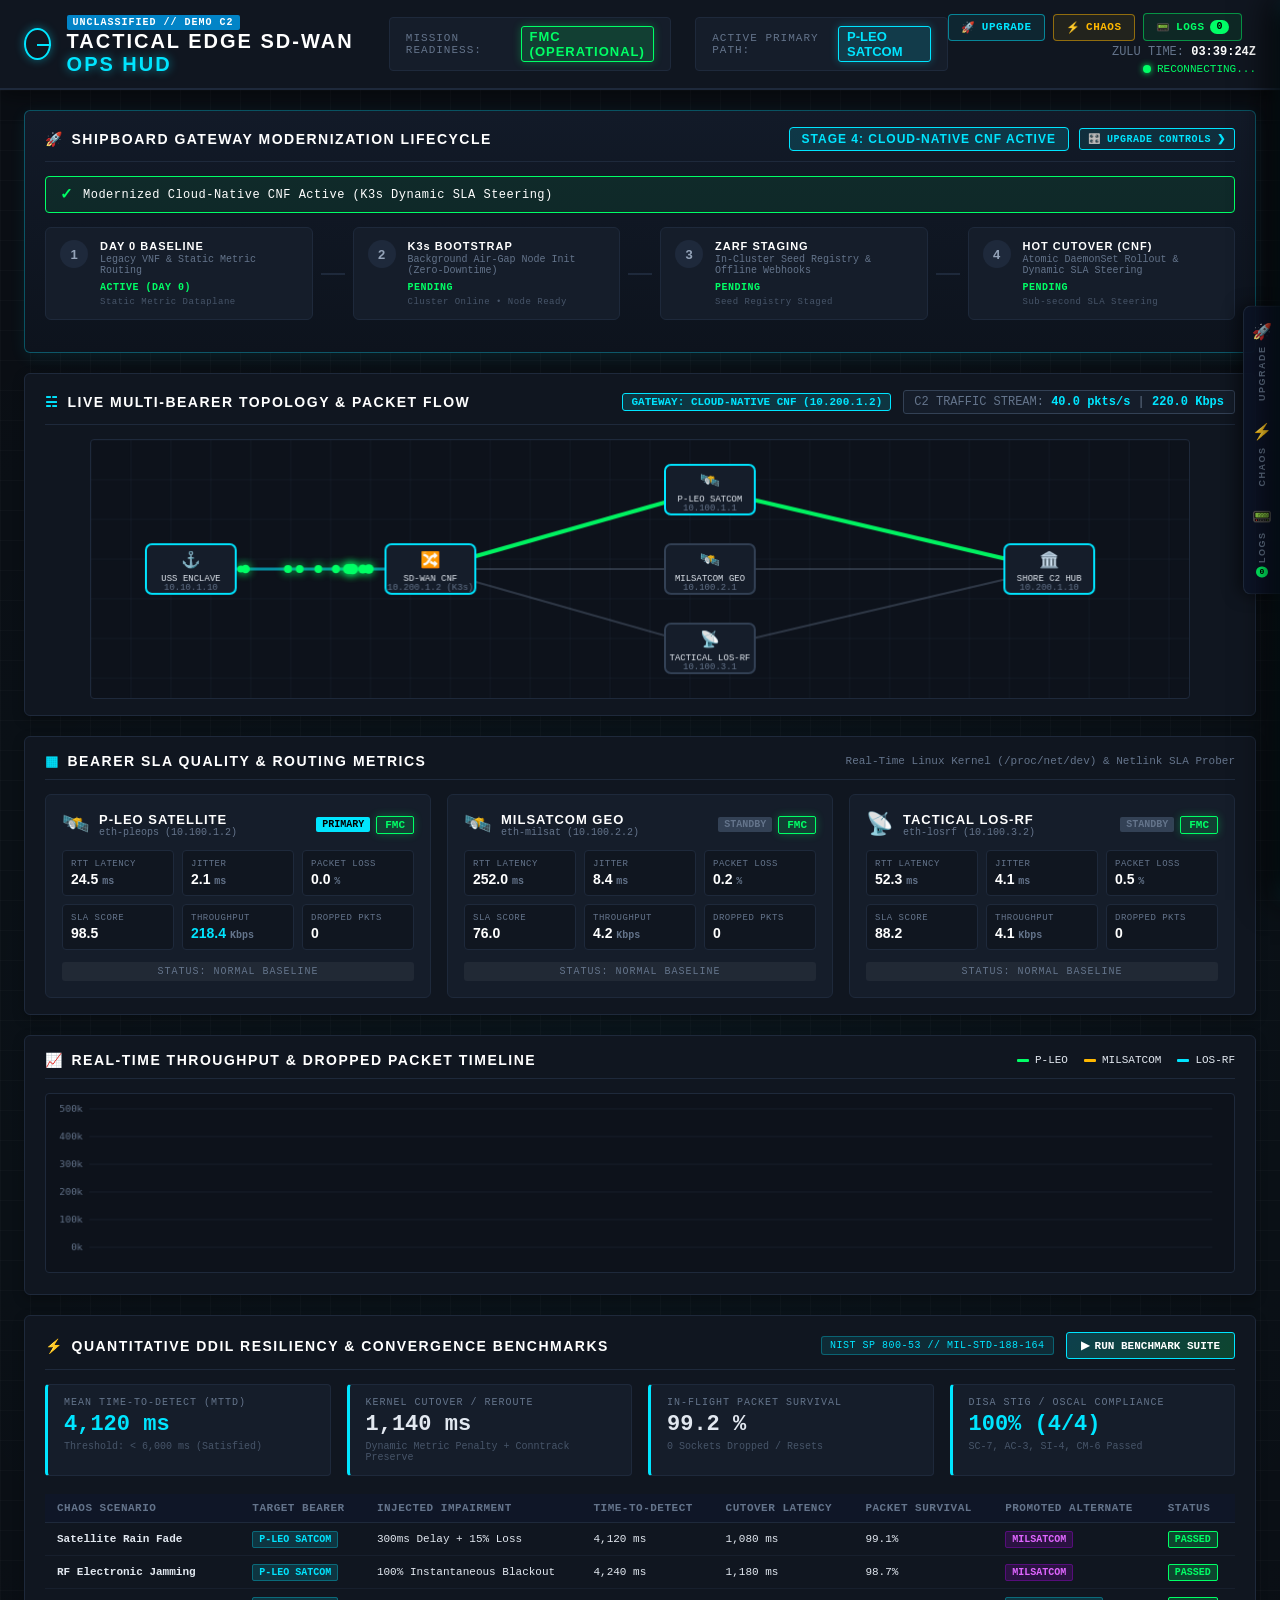
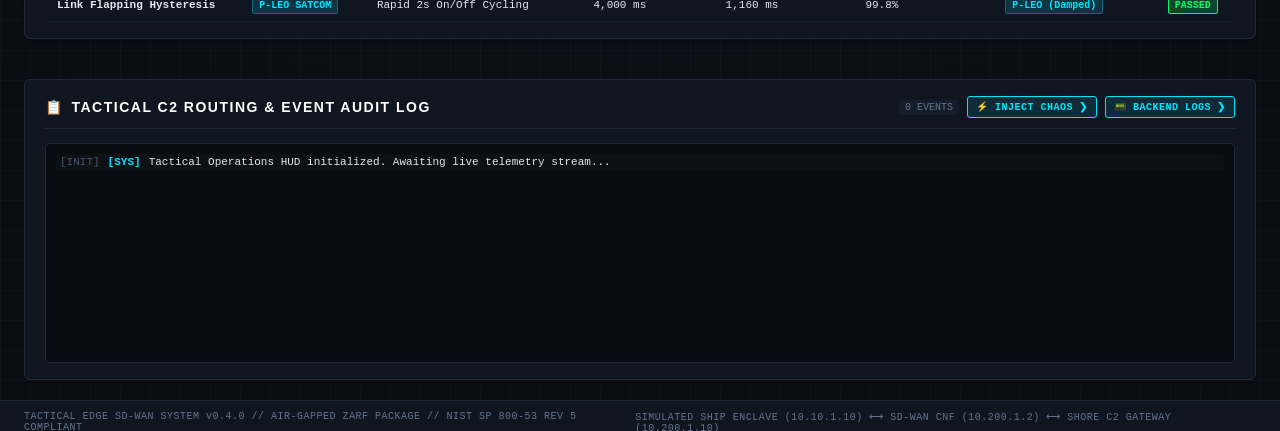
==== commit 43203d7e: "feat(dashboard): add docked Mission Control sidebar and modernization lifecycle - Implement docked M" ====
--- a/src/dashboard/static/index.html
+++ b/src/dashboard/static/index.html
@@ -4,7 +4,7 @@
     <meta charset="UTF-8">
     <meta name="viewport" content="width=device-width, initial-scale=1.0">
     <title>Tactical Edge SD-WAN // Operations HUD & Chaos Controller</title>
-    <link rel="stylesheet" href="style.css">
+    <link rel="stylesheet" href="style.css?v=5">
 </head>
 <body class="tactical-hud">
     <!-- Top Header Bar -->
@@ -31,6 +31,17 @@
         </div>
 
         <div class="header-right">
+            <div class="header-control-buttons">
+                <button class="hud-ctrl-btn btn-ctrl-upgrade" onclick="openSidebar('upgrade')" title="Gateway Modernization Lifecycle (Hotkey: U)">
+                    <span class="icon">🚀</span> UPGRADE
+                </button>
+                <button class="hud-ctrl-btn btn-ctrl-chaos" onclick="openSidebar('chaos')" title="DDIL Chaos Impairment Injection (Hotkey: C)">
+                    <span class="icon">⚡</span> CHAOS
+                </button>
+                <button class="hud-ctrl-btn btn-ctrl-logs" onclick="openSidebar('logs')" title="Live Backend Execution Logs (Hotkey: L)">
+                    <span class="icon">📟</span> LOGS <span class="log-badge" id="header-log-badge">0</span>
+                </button>
+            </div>
             <div class="telemetry-timer">
                 <span class="timer-label">ZULU TIME:</span>
                 <span class="timer-value" id="zulu-clock">00:00:00Z</span>
@@ -45,12 +56,115 @@
     <!-- Main Container -->
     <main class="hud-container">
         
+        <!-- SECTION 0: Modernization Lifecycle & Gateway Transformation Control -->
+        <section class="hud-panel modernization-panel" id="modernization-panel">
+            <div class="panel-header">
+                <h2><span class="icon">🚀</span> SHIPBOARD GATEWAY MODERNIZATION LIFECYCLE</h2>
+                <div class="modernization-header-right">
+                    <div class="modernization-stage-badge" id="hud-modern-stage-badge">
+                        STAGE 4: CLOUD-NATIVE CNF ACTIVE
+                    </div>
+                    <button class="btn-open-panel-inline" onclick="openSidebar('upgrade')" title="Open Upgrade Controls">
+                        🎛️ UPGRADE CONTROLS ❯
+                    </button>
+                </div>
+            </div>
+
+            <!-- Modernization Alert Feedback Banner -->
+            <div class="modernization-banner-area">
+                <div class="modern-alert-banner" id="modern-alert-banner">
+                    <div class="alert-content">
+                        <span class="alert-icon" id="modern-alert-icon">✓</span>
+                        <span class="alert-text" id="modern-alert-text">Modernized Cloud-Native CNF Active (K3s Dynamic SLA Steering)</span>
+                    </div>
+                    <span class="alert-progress" id="modern-alert-progress"></span>
+                </div>
+            </div>
+
+            <!-- Stepper Visualizer -->
+            <div class="modernization-stepper">
+                <!-- Step 1 -->
+                <div class="step-card" id="step-card-1">
+                    <div class="step-num">1</div>
+                    <div class="step-content">
+                        <div class="step-title">DAY 0 BASELINE</div>
+                        <div class="step-desc">Legacy VNF & Static Metric Routing</div>
+                        <div class="step-status-wrapper">
+                            <span class="step-status" id="step-1-status">ACTIVE (DAY 0)</span>
+                            <span class="step-completion-badge" id="step-1-badge" style="display:none;">✓ DAY 0</span>
+                        </div>
+                        <div class="step-progress-wrapper" id="step-1-progress" style="display:none;">
+                            <div class="step-progress-fill" id="step-1-progress-fill" style="width: 0%;"></div>
+                        </div>
+                        <div class="step-detail-text" id="step-1-detail">Static Metric Dataplane</div>
+                    </div>
+                </div>
+                <div class="step-connector" id="step-conn-1"></div>
+
+                <!-- Step 2 -->
+                <div class="step-card" id="step-card-2">
+                    <div class="step-num">2</div>
+                    <div class="step-content">
+                        <div class="step-title">K3s BOOTSTRAP</div>
+                        <div class="step-desc">Background Air-Gap Node Init (Zero-Downtime)</div>
+                        <div class="step-status-wrapper">
+                            <span class="step-status" id="step-2-status">PENDING</span>
+                            <span class="step-completion-badge" id="step-2-badge" style="display:none;">✓ SETUP COMPLETED</span>
+                        </div>
+                        <div class="step-progress-wrapper" id="step-2-progress" style="display:none;">
+                            <div class="step-progress-fill" id="step-2-progress-fill" style="width: 0%;"></div>
+                        </div>
+                        <div class="step-detail-text" id="step-2-detail">Cluster Online • Node Ready</div>
+                    </div>
+                </div>
+                <div class="step-connector" id="step-conn-2"></div>
+
+                <!-- Step 3 -->
+                <div class="step-card" id="step-card-3">
+                    <div class="step-num">3</div>
+                    <div class="step-content">
+                        <div class="step-title">ZARF STAGING</div>
+                        <div class="step-desc">In-Cluster Seed Registry & Offline Webhooks</div>
+                        <div class="step-status-wrapper">
+                            <span class="step-status" id="step-3-status">PENDING</span>
+                            <span class="step-completion-badge" id="step-3-badge" style="display:none;">✓ SETUP COMPLETED</span>
+                        </div>
+                        <div class="step-progress-wrapper" id="step-3-progress" style="display:none;">
+                            <div class="step-progress-fill" id="step-3-progress-fill" style="width: 0%;"></div>
+                        </div>
+                        <div class="step-detail-text" id="step-3-detail">Seed Registry Staged</div>
+                    </div>
+                </div>
+                <div class="step-connector" id="step-conn-3"></div>
+
+                <!-- Step 4 -->
+                <div class="step-card" id="step-card-4">
+                    <div class="step-num">4</div>
+                    <div class="step-content">
+                        <div class="step-title">HOT CUTOVER (CNF)</div>
+                        <div class="step-desc">Atomic DaemonSet Rollout & Dynamic SLA Steering</div>
+                        <div class="step-status-wrapper">
+                            <span class="step-status" id="step-4-status">PENDING</span>
+                            <span class="step-completion-badge" id="step-4-badge" style="display:none;">✓ CUTOVER COMPLETE</span>
+                        </div>
+                        <div class="step-progress-wrapper" id="step-4-progress" style="display:none;">
+                            <div class="step-progress-fill" id="step-4-progress-fill" style="width: 0%;"></div>
+                        </div>
+                        <div class="step-detail-text" id="step-4-detail">Sub-second SLA Steering</div>
+                    </div>
+                </div>
+            </div>
+        </section>
+
         <!-- SECTION 1: Dynamic Topology & Packet Flow Visualizer -->
         <section class="hud-panel topology-panel">
             <div class="panel-header">
                 <h2><span class="icon">☵</span> LIVE MULTI-BEARER TOPOLOGY & PACKET FLOW</h2>
-                <div class="traffic-metrics-pill" id="enclave-traffic-pill">
-                    C2 TRAFFIC STREAM: <span class="highlight" id="top-enclave-rate">40.0 pkts/s</span> | <span class="highlight" id="top-enclave-kbps">220.0 Kbps</span>
+                <div class="topology-header-tags">
+                    <span class="gateway-tag" id="topo-gateway-tag">GATEWAY: CLOUD-NATIVE CNF (10.200.1.2)</span>
+                    <div class="traffic-metrics-pill" id="enclave-traffic-pill">
+                        C2 TRAFFIC STREAM: <span class="highlight" id="top-enclave-rate">40.0 pkts/s</span> | <span class="highlight" id="top-enclave-kbps">220.0 Kbps</span>
+                    </div>
                 </div>
             </div>
             <div class="topology-wrapper">
@@ -301,16 +415,167 @@
             </div>
         </section>
 
-        <!-- SECTION 5: Interactive DDIL Chaos Warfare Console & Event Log -->
-        <div class="bottom-grid">
+        <!-- SECTION 5: Real-Time C2 Event & Routing Audit Stream -->
+        <section class="hud-panel events-panel full-width-panel">
+            <div class="panel-header">
+                <h2><span class="icon">📋</span> TACTICAL C2 ROUTING & EVENT AUDIT LOG</h2>
+                <div class="events-header-right">
+                    <span class="event-count-badge" id="event-count">0 EVENTS</span>
+                    <button class="btn-open-panel-inline" onclick="openSidebar('chaos')" title="Open Chaos Injection Controls">
+                        ⚡ INJECT CHAOS ❯
+                    </button>
+                    <button class="btn-open-panel-inline" onclick="openSidebar('logs')" title="Open Live Execution Logs">
+                        📟 BACKEND LOGS ❯
+                    </button>
+                </div>
+            </div>
+            <div class="events-terminal" id="events-terminal">
+                <div class="event-entry event-info">
+                    <span class="event-time">[INIT]</span>
+                    <span class="event-tag">[SYS]</span>
+                    <span class="event-msg">Tactical Operations HUD initialized. Awaiting live telemetry stream...</span>
+                </div>
+            </div>
+        </section>
+
+    </main>
+
+    <footer class="hud-footer">
+        <div>TACTICAL EDGE SD-WAN SYSTEM v0.4.0 // AIR-GAPPED ZARF PACKAGE // NIST SP 800-53 REV 5 COMPLIANT</div>
+        <div>SIMULATED SHIP ENCLAVE (10.10.1.10) ⟷ SD-WAN CNF (10.200.1.2) ⟷ SHORE C2 GATEWAY (10.200.1.10)</div>
+    </footer>
+
+    <!-- Floating Vertical Dock Strip (Pinned to Right Viewport Edge) -->
+    <div class="floating-dock-strip" id="floating-dock-strip">
+        <button class="dock-tab-btn" onclick="toggleSidebar('upgrade')" title="Gateway Upgrade Lifecycle (Hotkey: U)">
+            <span class="tab-icon">🚀</span>
+            <span class="tab-label">UPGRADE</span>
+        </button>
+        <button class="dock-tab-btn" onclick="toggleSidebar('chaos')" title="DDIL Chaos Impairment (Hotkey: C)">
+            <span class="tab-icon">⚡</span>
+            <span class="tab-label">CHAOS</span>
+        </button>
+        <button class="dock-tab-btn" onclick="toggleSidebar('logs')" title="Backend Execution Logs (Hotkey: L)">
+            <span class="tab-icon">📟</span>
+            <span class="tab-label">LOGS</span>
+            <span class="tab-badge" id="floating-log-badge">0</span>
+        </button>
+    </div>
+
+    <!-- DOCKED MISSION CONTROL SIDEBAR -->
+    <aside class="hud-sidebar" id="hud-sidebar" aria-label="Mission Control Center">
+        <!-- Sidebar Header -->
+        <div class="sidebar-header">
+            <div class="sidebar-title-group">
+                <span class="sidebar-icon">🎛️</span>
+                <div class="sidebar-heading">
+                    <h3>MISSION CONTROL CENTER</h3>
+                    <div class="sidebar-subheading">Interactive Operations, Chaos & Logs</div>
+                </div>
+            </div>
+            <button class="sidebar-close-btn" onclick="closeSidebar()" title="Collapse Sidebar (Esc)">
+                ✕ COLLAPSE
+            </button>
+        </div>
+
+        <!-- Sidebar Tab Navigation (3 Pages) -->
+        <nav class="sidebar-nav-tabs">
+            <button class="sidebar-tab-btn active" id="tab-btn-upgrade" onclick="switchSidebarTab('upgrade')">
+                <span class="tab-icon">🚀</span> UPGRADE
+            </button>
+            <button class="sidebar-tab-btn" id="tab-btn-chaos" onclick="switchSidebarTab('chaos')">
+                <span class="tab-icon">⚡</span> CHAOS
+            </button>
+            <button class="sidebar-tab-btn" id="tab-btn-logs" onclick="switchSidebarTab('logs')">
+                <span class="tab-icon">📟</span> LOGS <span class="tab-badge" id="sidebar-tab-log-badge">0</span>
+            </button>
+        </nav>
+
+        <!-- Sidebar Body Area (Tab Panels) -->
+        <div class="sidebar-body">
             
-            <!-- Chaos Injection Console -->
-            <section class="hud-panel chaos-panel">
-                <div class="panel-header">
-                    <h2><span class="icon">⚡</span> DDIL CHAOS INJECTION CONSOLE</h2>
+            <!-- PAGE 1: UPGRADE (Gateway Modernization Lifecycle) -->
+            <div class="sidebar-tab-panel active" id="panel-upgrade">
+                <div class="sidebar-panel-header">
+                    <h4>SHIPBOARD GATEWAY MODERNIZATION</h4>
+                    <span class="panel-tag">AIR-GAPPED LIFECYCLE</span>
+                </div>
+                <div class="sidebar-card">
+                    <div class="card-caption">CURRENT GATEWAY POSTURE</div>
+                    <div class="card-status-row">
+                        <span class="status-key">Active Mode:</span>
+                        <span class="status-val highlight-cyan" id="sidebar-mode-val">DYNAMIC SLA STEERING</span>
+                    </div>
+                    <div class="card-status-row">
+                        <span class="status-key">Dataplane:</span>
+                        <span class="status-val highlight-green" id="sidebar-dataplane-val">CLOUD-NATIVE CNF</span>
+                    </div>
+                </div>
+
+                <!-- Modernization Action Controls -->
+                <div class="sidebar-controls-section">
+                    <div class="controls-status-label">
+                        <span>OPERATOR MODERNIZATION ACTIONS:</span>
+                        <span class="transition-msg" id="modern-transition-msg"></span>
+                        <span class="transition-completed-msg" id="modern-completed-msg"></span>
+                    </div>
+
+                    <div class="sidebar-btn-stack">
+                        <button class="modern-btn btn-step" id="btn-step-reset" onclick="triggerModernization('reset_day0')">
+                            <span class="btn-icon">⏪</span>
+                            <div class="btn-stack-text">
+                                <div class="title">RESET TO DAY 0 (LEGACY)</div>
+                                <div class="desc">Restore legacy VNF & static routing</div>
+                            </div>
+                        </button>
+                        <button class="modern-btn btn-step" id="btn-step-k3s" onclick="triggerModernization('bootstrap_k3s')">
+                            <span class="btn-icon">1️⃣</span>
+                            <div class="btn-stack-text">
+                                <div class="title">STEP 1: BOOTSTRAP K3s</div>
+                                <div class="desc">Air-gapped node init (zero downtime)</div>
+                            </div>
+                        </button>
+                        <button class="modern-btn btn-step" id="btn-step-zarf" onclick="triggerModernization('init_zarf')">
+                            <span class="btn-icon">2️⃣</span>
+                            <div class="btn-stack-text">
+                                <div class="title">STEP 2: INIT ZARF REGISTRY</div>
+                                <div class="desc">Stage offline registry & webhook agents</div>
+                            </div>
+                        </button>
+                        <button class="modern-btn btn-step" id="btn-step-cutover" onclick="triggerModernization('cutover_cnf')">
+                            <span class="btn-icon">3️⃣</span>
+                            <div class="btn-stack-text">
+                                <div class="title">STEP 3: ATOMIC HOT CUTOVER</div>
+                                <div class="desc">Deploy CNF & retire legacy VNF (0ms loss)</div>
+                            </div>
+                        </button>
+                        <button class="modern-btn btn-upgrade" id="btn-step-full" onclick="triggerModernization('full_upgrade')">
+                            <span class="btn-icon">⚡</span>
+                            <div class="btn-stack-text">
+                                <div class="title">FULL AUTONOMOUS UPGRADE</div>
+                                <div class="desc">Execute end-to-end modernization sequence</div>
+                            </div>
+                        </button>
+                    </div>
+                </div>
+
+                <div class="sidebar-info-box">
+                    <div class="info-title">ℹ️ ZERO-DOWNTIME ARCHITECTURE</div>
+                    <p>Legacy routing continues forwarding C2 traffic during Phases 1 & 2. In Phase 3, conntrack states are preserved during route handoff to the CNF container.</p>
+                </div>
+            </div>
+
+            <!-- PAGE 2: CHAOS (DDIL Impairment & EW Injection) -->
+            <div class="sidebar-tab-panel" id="panel-chaos">
+                <div class="sidebar-panel-header">
+                    <h4>DDIL CHAOS INJECTION CONSOLE</h4>
                     <span class="blink-tag">WARFARE SIMULATION</span>
                 </div>
-                <div class="chaos-controls-grid">
+                <div class="sidebar-desc-text">
+                    Inject real-time impairments on live Linux kernel Netem interfaces to validate dynamic SLA steering and packet survival.
+                </div>
+
+                <div class="sidebar-btn-stack">
                     <button class="chaos-btn btn-danger" onclick="triggerChaos('jam_pleops')">
                         <span class="btn-icon">🚨</span>
                         <div class="btn-text">
@@ -359,32 +624,57 @@
                         </div>
                     </button>
                 </div>
-            </section>
-
-            <!-- Real-Time C2 Event & Routing Audit Stream -->
-            <section class="hud-panel events-panel">
-                <div class="panel-header">
-                    <h2><span class="icon">📋</span> TACTICAL C2 ROUTING & EVENT AUDIT LOG</h2>
-                    <span class="event-count-badge" id="event-count">0 EVENTS</span>
-                </div>
-                <div class="events-terminal" id="events-terminal">
-                    <div class="event-entry event-info">
-                        <span class="event-time">[INIT]</span>
-                        <span class="event-tag">[SYS]</span>
-                        <span class="event-msg">Tactical Operations HUD initialized. Awaiting live telemetry stream...</span>
-                    </div>
-                </div>
-            </section>
+            </div>
+
+            <!-- PAGE 3: LOGS (Real-Time Backend Execution Stream) -->
+            <div class="sidebar-tab-panel" id="panel-logs">
+                <div class="sidebar-panel-header">
+                    <h4>BACKEND EXECUTION LOGS</h4>
+                    <span class="live-stream-badge" id="drawer-stream-status">● LIVE STREAM</span>
+                </div>
+
+                <!-- Toolbar Controls -->
+                <div class="log-drawer-toolbar">
+                    <div class="filter-pills" id="log-filter-pills">
+                        <button class="pill active" data-filter="ALL" onclick="setLogSourceFilter('ALL')">ALL</button>
+                        <button class="pill" data-filter="MODERNIZER" onclick="setLogSourceFilter('MODERNIZER')">MODERN</button>
+                        <button class="pill" data-filter="CMD" onclick="setLogSourceFilter('CMD')">CMD</button>
+                        <button class="pill" data-filter="PROBER" onclick="setLogSourceFilter('PROBER')">PROBER</button>
+                        <button class="pill" data-filter="SLA-ENGINE" onclick="setLogSourceFilter('SLA-ENGINE')">SLA</button>
+                        <button class="pill" data-filter="CHAOS" onclick="setLogSourceFilter('CHAOS')">CHAOS</button>
+                    </div>
+                    <div class="search-and-controls">
+                        <input type="text" id="log-search-input" class="log-search-input" placeholder="Search..." oninput="onLogSearchInput()">
+                        <label class="autoscroll-toggle">
+                            <input type="checkbox" id="autoscroll-chk" checked onchange="toggleAutoScroll(this.checked)">
+                            <span>AUTO</span>
+                        </label>
+                        <button class="btn-clear-logs" onclick="clearLogsOnServer()" title="Clear Log History">🗑</button>
+                    </div>
+                </div>
+
+                <!-- Terminal Display Area -->
+                <div class="log-drawer-terminal" id="log-drawer-terminal">
+                    <div class="terminal-body" id="drawer-terminal-content">
+                        <!-- Dynamic Log Entries Injected Here -->
+                    </div>
+                </div>
+
+                <!-- Log Footer -->
+                <div class="log-drawer-footer">
+                    <div class="footer-stats">
+                        <span>TOTAL: <strong id="log-count-total">0</strong></span>
+                        <span>SHOWN: <strong id="log-count-filtered">0</strong></span>
+                    </div>
+                    <div class="footer-actions">
+                        <button class="btn-copy-logs" id="btn-copy-logs" onclick="copyLogsToClipboard()">📋 COPY</button>
+                    </div>
+                </div>
+            </div>
 
         </div>
-
-    </main>
-
-    <footer class="hud-footer">
-        <div>TACTICAL EDGE SD-WAN SYSTEM v0.4.0 // AIR-GAPPED ZARF PACKAGE // NIST SP 800-53 REV 5 COMPLIANT</div>
-        <div>SIMULATED SHIP ENCLAVE (10.10.1.10) ⟷ SD-WAN CNF (10.200.1.2) ⟷ SHORE C2 GATEWAY (10.200.1.10)</div>
-    </footer>
-
-    <script src="app.js"></script>
+    </aside>
+
+    <script src="app.js?v=5"></script>
 </body>
 </html>
--- a/src/dashboard/static/style.css
+++ b/src/dashboard/static/style.css
@@ -249,6 +249,419 @@
     gap: 8px;
 }
 
+/* Modernization Lifecycle Panel */
+.modernization-panel {
+    border-color: rgba(0, 229, 255, 0.3);
+    background: linear-gradient(180deg, #121a28 0%, #0d131d 100%);
+    box-shadow: 0 4px 16px rgba(0, 229, 255, 0.08);
+}
+
+.modernization-header-right {
+    display: flex;
+    align-items: center;
+    gap: 10px;
+}
+
+.modernization-stage-badge {
+    font-family: 'Orbitron', sans-serif;
+    font-size: 12px;
+    font-weight: bold;
+    color: var(--c2-cyan);
+    background: var(--c2-cyan-dim);
+    border: 1px solid var(--c2-cyan);
+    padding: 4px 12px;
+    border-radius: 4px;
+    letter-spacing: 1px;
+}
+
+/* Modernization Alert Feedback Banner */
+.modernization-banner-area {
+    margin: 6px 0 14px 0;
+}
+
+.modern-alert-banner {
+    display: flex;
+    align-items: center;
+    justify-content: space-between;
+    background: rgba(0, 255, 102, 0.08);
+    border: 1px solid var(--c2-green);
+    border-radius: 4px;
+    padding: 8px 14px;
+    font-size: 12px;
+    font-family: 'Share Tech Mono', monospace;
+    transition: all 0.3s ease;
+}
+
+.modern-alert-banner .alert-content {
+    display: flex;
+    align-items: center;
+    gap: 10px;
+}
+
+.modern-alert-banner .alert-icon {
+    font-size: 15px;
+    font-weight: bold;
+    color: var(--c2-green);
+}
+
+.modern-alert-banner .alert-text {
+    color: #fff;
+    letter-spacing: 0.5px;
+}
+
+.modern-alert-banner .alert-progress {
+    font-weight: bold;
+    color: var(--c2-cyan);
+}
+
+.modern-alert-banner.in-progress {
+    background: rgba(255, 184, 0, 0.12);
+    border-color: var(--c2-amber);
+    box-shadow: 0 0 12px rgba(255, 184, 0, 0.3);
+}
+
+.modern-alert-banner.in-progress .alert-icon {
+    color: var(--c2-amber);
+    animation: spin-icon 1.2s linear infinite;
+}
+
+.modern-alert-banner.completed {
+    background: rgba(0, 255, 102, 0.15);
+    border-color: var(--c2-green);
+    box-shadow: 0 0 16px rgba(0, 255, 102, 0.35);
+    animation: stage-complete-flash 1.2s ease-out;
+}
+
+.modern-alert-banner.completed .alert-icon {
+    color: #00ff66;
+}
+
+/* Stepper Cards Layout */
+.modernization-stepper {
+    display: flex;
+    align-items: stretch;
+    justify-content: space-between;
+    gap: 8px;
+    margin: 8px 0 16px 0;
+}
+
+.step-card {
+    flex: 1;
+    display: flex;
+    align-items: flex-start;
+    gap: 12px;
+    background: var(--bg-card);
+    border: 1px solid var(--border-color);
+    border-radius: 6px;
+    padding: 12px 14px;
+    transition: all 0.3s ease;
+    position: relative;
+    overflow: hidden;
+}
+
+.step-card.active {
+    border-color: var(--c2-green);
+    background: rgba(0, 255, 102, 0.08);
+    box-shadow: 0 0 12px rgba(0, 255, 102, 0.2);
+}
+
+.step-card.current {
+    border-color: var(--c2-cyan);
+    background: rgba(0, 229, 255, 0.1);
+    box-shadow: 0 0 12px rgba(0, 229, 255, 0.3);
+    animation: pulse-step 2s infinite alternate;
+}
+
+.step-card.in-progress {
+    border-color: var(--c2-amber);
+    background: rgba(255, 184, 0, 0.1);
+    box-shadow: 0 0 16px rgba(255, 184, 0, 0.4);
+    animation: pulse-in-progress 1.2s infinite ease-in-out;
+}
+
+.step-card.completed, .step-card.setup-completed {
+    border-color: #00ff66;
+    background: rgba(0, 255, 102, 0.09);
+    box-shadow: 0 0 14px rgba(0, 255, 102, 0.25);
+}
+
+.step-card.completed-flash {
+    animation: stage-complete-flash 1.5s ease-out;
+}
+
+.step-card.retired {
+    opacity: 0.7;
+    border-color: #475569;
+    background: rgba(15, 23, 42, 0.5);
+}
+
+@keyframes pulse-step {
+    from { border-color: rgba(0, 229, 255, 0.4); }
+    to { border-color: rgba(0, 229, 255, 1); }
+}
+
+@keyframes pulse-in-progress {
+    0% { border-color: rgba(255, 184, 0, 0.5); box-shadow: 0 0 8px rgba(255, 184, 0, 0.3); }
+    50% { border-color: #ffb800; box-shadow: 0 0 18px rgba(255, 184, 0, 0.6); }
+    100% { border-color: rgba(255, 184, 0, 0.5); box-shadow: 0 0 8px rgba(255, 184, 0, 0.3); }
+}
+
+@keyframes stage-complete-flash {
+    0% { box-shadow: 0 0 25px rgba(0, 255, 102, 0.9); border-color: #00ff66; }
+    50% { box-shadow: 0 0 18px rgba(0, 255, 102, 0.6); }
+    100% { box-shadow: 0 0 12px rgba(0, 255, 102, 0.25); }
+}
+
+@keyframes spin-icon {
+    from { transform: rotate(0deg); }
+    to { transform: rotate(360deg); }
+}
+
+.step-num {
+    width: 28px;
+    height: 28px;
+    border-radius: 50%;
+    background: #1e293b;
+    color: #94a3b8;
+    display: flex;
+    align-items: center;
+    justify-content: center;
+    font-weight: bold;
+    font-size: 13px;
+    font-family: 'Orbitron', sans-serif;
+    flex-shrink: 0;
+}
+
+.step-card.active .step-num,
+.step-card.completed .step-num,
+.step-card.setup-completed .step-num {
+    background: var(--c2-green);
+    color: #000;
+}
+
+.step-card.current .step-num {
+    background: var(--c2-cyan);
+    color: #000;
+}
+
+.step-card.in-progress .step-num {
+    background: var(--c2-amber);
+    color: #000;
+}
+
+.step-content {
+    flex: 1;
+    display: flex;
+    flex-direction: column;
+}
+
+.step-title {
+    font-family: 'Orbitron', sans-serif;
+    font-size: 11px;
+    font-weight: 700;
+    letter-spacing: 1px;
+    color: #fff;
+}
+
+.step-desc {
+    font-size: 10px;
+    color: var(--text-muted);
+    margin-top: 2px;
+}
+
+.step-status-wrapper {
+    display: flex;
+    align-items: center;
+    gap: 8px;
+    margin-top: 6px;
+    flex-wrap: wrap;
+}
+
+.step-status {
+    font-size: 10px;
+    font-weight: bold;
+    color: var(--c2-green);
+    letter-spacing: 0.5px;
+}
+
+.step-card.in-progress .step-status {
+    color: var(--c2-amber);
+}
+
+.step-card.current .step-status {
+    color: var(--c2-cyan);
+}
+
+.step-completion-badge {
+    display: inline-flex;
+    align-items: center;
+    gap: 4px;
+    font-size: 10px;
+    font-weight: 700;
+    color: #00ff66;
+    background: rgba(0, 255, 102, 0.15);
+    border: 1px solid rgba(0, 255, 102, 0.5);
+    padding: 2px 6px;
+    border-radius: 3px;
+    letter-spacing: 0.5px;
+    box-shadow: 0 0 8px rgba(0, 255, 102, 0.3);
+}
+
+/* Progress Bar on Cards */
+.step-progress-wrapper {
+    width: 100%;
+    height: 4px;
+    background: rgba(255, 255, 255, 0.1);
+    border-radius: 2px;
+    margin-top: 8px;
+    overflow: hidden;
+}
+
+.step-progress-fill {
+    height: 100%;
+    background: linear-gradient(90deg, var(--c2-amber), var(--c2-cyan));
+    border-radius: 2px;
+    transition: width 0.3s ease;
+    box-shadow: 0 0 6px var(--c2-amber);
+}
+
+.step-card.completed .step-progress-fill {
+    background: var(--c2-green);
+    box-shadow: 0 0 6px var(--c2-green);
+}
+
+.step-detail-text {
+    font-size: 9px;
+    color: var(--text-dim);
+    margin-top: 4px;
+    letter-spacing: 0.5px;
+}
+
+.step-spinner {
+    display: inline-block;
+    animation: spin-icon 1s linear infinite;
+    margin-right: 4px;
+}
+
+.step-connector {
+    width: 24px;
+    height: 2px;
+    background: var(--border-color);
+    align-self: center;
+}
+
+.step-connector.active {
+    background: var(--c2-green);
+    box-shadow: 0 0 6px rgba(0, 255, 102, 0.4);
+}
+
+/* Modernization Controls Bar */
+.modernization-controls-bar {
+    display: flex;
+    justify-content: space-between;
+    align-items: center;
+    background: rgba(15, 23, 42, 0.6);
+    border: 1px solid var(--border-color);
+    border-radius: 4px;
+    padding: 10px 16px;
+    gap: 12px;
+}
+
+.controls-label {
+    display: flex;
+    flex-direction: column;
+    font-size: 11px;
+    font-weight: bold;
+    color: var(--text-muted);
+}
+
+.controls-label .transition-msg {
+    color: var(--c2-amber);
+    font-weight: normal;
+    font-size: 10px;
+    margin-top: 2px;
+}
+
+.controls-label .transition-completed-msg {
+    color: var(--c2-green);
+    font-weight: bold;
+    font-size: 10px;
+    margin-top: 2px;
+    letter-spacing: 0.5px;
+}
+
+.modern-btn-group {
+    display: flex;
+    gap: 8px;
+    flex-wrap: wrap;
+}
+
+.modern-btn {
+    font-family: 'Share Tech Mono', monospace;
+    font-size: 11px;
+    font-weight: bold;
+    padding: 7px 12px;
+    border-radius: 4px;
+    cursor: pointer;
+    border: 1px solid var(--border-highlight);
+    background: var(--bg-card);
+    color: var(--text-main);
+    display: flex;
+    align-items: center;
+    gap: 6px;
+    transition: all 0.2s ease;
+}
+
+.modern-btn:hover {
+    filter: brightness(1.2);
+    border-color: var(--c2-cyan);
+}
+
+.modern-btn:disabled {
+    opacity: 0.6;
+    cursor: not-allowed;
+    filter: grayscale(0.5);
+}
+
+.modern-btn.btn-recommended {
+    border-color: var(--c2-cyan);
+    background: rgba(0, 229, 255, 0.15);
+    box-shadow: 0 0 10px rgba(0, 229, 255, 0.4);
+    animation: pulse-btn-rec 2s infinite alternate;
+}
+
+@keyframes pulse-btn-rec {
+    from { box-shadow: 0 0 6px rgba(0, 229, 255, 0.3); border-color: rgba(0, 229, 255, 0.5); }
+    to { box-shadow: 0 0 14px rgba(0, 229, 255, 0.7); border-color: rgba(0, 229, 255, 1); }
+}
+
+.btn-step {
+    border-color: rgba(0, 229, 255, 0.3);
+}
+
+.btn-upgrade {
+    background: linear-gradient(135deg, rgba(0, 229, 255, 0.2) 0%, rgba(0, 255, 102, 0.2) 100%);
+    border-color: var(--c2-green);
+    color: var(--c2-green);
+    box-shadow: 0 0 10px rgba(0, 255, 102, 0.2);
+}
+
+.gateway-tag {
+    font-size: 11px;
+    font-weight: bold;
+    background: rgba(0, 229, 255, 0.15);
+    border: 1px solid var(--c2-cyan);
+    color: var(--c2-cyan);
+    padding: 2px 8px;
+    border-radius: 3px;
+    margin-right: 12px;
+}
+
+.topology-header-tags {
+    display: flex;
+    align-items: center;
+}
+
 .panel-header .icon {
     color: var(--c2-cyan);
 }
@@ -758,3 +1171,727 @@
     border: 1px solid var(--c2-green);
 }
 
+/* ==========================================================================
+   MISSION CONTROL SIDEBAR & PUSH LAYOUT STYLES
+   ========================================================================== */
+
+/* Push layout when sidebar is open on wider desktop viewports */
+@media (min-width: 1200px) {
+    body.sidebar-open .hud-header,
+    body.sidebar-open .hud-container,
+    body.sidebar-open .hud-footer {
+        margin-right: 520px;
+        transition: margin-right 0.35s cubic-bezier(0.16, 1, 0.3, 1);
+    }
+}
+
+/* Header Action Buttons */
+.header-control-buttons {
+    display: flex;
+    gap: 8px;
+    align-items: center;
+    margin-right: 14px;
+}
+
+.hud-ctrl-btn {
+    font-family: 'Share Tech Mono', monospace;
+    font-size: 11px;
+    font-weight: bold;
+    letter-spacing: 0.5px;
+    padding: 6px 12px;
+    border-radius: 4px;
+    background: rgba(15, 23, 42, 0.8);
+    border: 1px solid var(--border-color);
+    color: var(--text-main);
+    cursor: pointer;
+    display: inline-flex;
+    align-items: center;
+    gap: 6px;
+    transition: all 0.2s ease;
+}
+
+.hud-ctrl-btn:hover {
+    filter: brightness(1.2);
+    transform: translateY(-1px);
+}
+
+.btn-ctrl-upgrade {
+    border-color: rgba(0, 229, 255, 0.5);
+    color: var(--c2-cyan);
+    background: rgba(0, 229, 255, 0.08);
+}
+.btn-ctrl-upgrade:hover {
+    box-shadow: 0 0 10px rgba(0, 229, 255, 0.4);
+}
+
+.btn-ctrl-chaos {
+    border-color: rgba(255, 184, 0, 0.5);
+    color: var(--c2-amber);
+    background: rgba(255, 184, 0, 0.08);
+}
+.btn-ctrl-chaos:hover {
+    box-shadow: 0 0 10px rgba(255, 184, 0, 0.4);
+}
+
+.btn-ctrl-logs {
+    border-color: rgba(0, 255, 102, 0.5);
+    color: var(--c2-green);
+    background: rgba(0, 255, 102, 0.08);
+}
+.btn-ctrl-logs:hover {
+    box-shadow: 0 0 10px rgba(0, 255, 102, 0.4);
+}
+
+.log-badge {
+    background: var(--c2-green);
+    color: #000;
+    font-size: 10px;
+    font-weight: 800;
+    padding: 1px 6px;
+    border-radius: 10px;
+    line-height: 1.2;
+}
+
+/* Floating Vertical Dock Strip pinned to Right Viewport Edge */
+.floating-dock-strip {
+    position: fixed;
+    right: 0;
+    top: 50%;
+    transform: translateY(-50%);
+    z-index: 9000;
+    display: flex;
+    flex-direction: column;
+    gap: 6px;
+    background: rgba(13, 21, 39, 0.95);
+    border: 1px solid var(--border-color);
+    border-right: none;
+    border-radius: 8px 0 0 8px;
+    padding: 8px 4px;
+    box-shadow: -4px 0 16px rgba(0, 0, 0, 0.5);
+    transition: opacity 0.2s ease;
+}
+
+body.sidebar-open .floating-dock-strip {
+    opacity: 0.3;
+    pointer-events: none;
+}
+
+.dock-tab-btn {
+    background: transparent;
+    border: none;
+    cursor: pointer;
+    display: flex;
+    flex-direction: column;
+    align-items: center;
+    padding: 8px 4px;
+    border-radius: 4px;
+    transition: all 0.2s ease;
+    position: relative;
+}
+
+.dock-tab-btn:hover {
+    background: rgba(0, 229, 255, 0.15);
+}
+
+.dock-tab-btn .tab-icon {
+    font-size: 16px;
+}
+
+.dock-tab-btn .tab-label {
+    writing-mode: vertical-rl;
+    text-orientation: mixed;
+    transform: rotate(180deg);
+    font-family: 'Orbitron', sans-serif;
+    font-size: 9px;
+    font-weight: 700;
+    letter-spacing: 1.5px;
+    color: var(--text-muted);
+    margin-top: 4px;
+}
+
+.dock-tab-btn:hover .tab-label {
+    color: var(--c2-cyan);
+}
+
+.dock-tab-btn .tab-badge {
+    background: var(--c2-green);
+    color: #000;
+    font-family: 'Share Tech Mono', monospace;
+    font-size: 8px;
+    font-weight: bold;
+    padding: 1px 4px;
+    border-radius: 6px;
+    margin-top: 4px;
+}
+
+/* Mission Control Sidebar Container */
+.hud-sidebar {
+    position: fixed;
+    top: 0;
+    right: 0;
+    bottom: 0;
+    width: 520px;
+    max-width: 100vw;
+    background: #090e1b;
+    border-left: 2px solid var(--c2-cyan);
+    box-shadow: -10px 0 30px rgba(0, 0, 0, 0.85), -1px 0 15px rgba(0, 229, 255, 0.15);
+    transform: translateX(100%);
+    transition: transform 0.35s cubic-bezier(0.16, 1, 0.3, 1);
+    z-index: 9999;
+    display: flex;
+    flex-direction: column;
+}
+
+.hud-sidebar.open {
+    transform: translateX(0);
+}
+
+.sidebar-header {
+    display: flex;
+    justify-content: space-between;
+    align-items: center;
+    padding: 14px 18px;
+    background: #0d1527;
+    border-bottom: 1px solid var(--border-color);
+}
+
+.sidebar-title-group {
+    display: flex;
+    align-items: center;
+    gap: 10px;
+}
+
+.sidebar-icon {
+    font-size: 20px;
+}
+
+.sidebar-heading h3 {
+    font-family: 'Orbitron', sans-serif;
+    font-size: 13px;
+    font-weight: 700;
+    letter-spacing: 1.5px;
+    color: #fff;
+    margin: 0;
+}
+
+.sidebar-subheading {
+    font-size: 9px;
+    color: var(--text-dim);
+    letter-spacing: 0.5px;
+    margin-top: 2px;
+}
+
+.sidebar-close-btn {
+    font-family: 'Share Tech Mono', monospace;
+    font-size: 11px;
+    font-weight: bold;
+    padding: 6px 12px;
+    background: rgba(255, 51, 102, 0.12);
+    border: 1px solid rgba(255, 51, 102, 0.5);
+    color: #ff3366;
+    border-radius: 4px;
+    cursor: pointer;
+    transition: all 0.2s ease;
+}
+
+.sidebar-close-btn:hover {
+    background: rgba(255, 51, 102, 0.25);
+    border-color: #ff3366;
+    box-shadow: 0 0 10px rgba(255, 51, 102, 0.4);
+}
+
+/* Sidebar Tab Navigation (3 Pages) */
+.sidebar-nav-tabs {
+    display: flex;
+    background: #0b1122;
+    border-bottom: 1px solid var(--border-color);
+}
+
+.sidebar-tab-btn {
+    flex: 1;
+    display: flex;
+    align-items: center;
+    justify-content: center;
+    gap: 6px;
+    padding: 11px 8px;
+    font-family: 'Orbitron', sans-serif;
+    font-size: 11px;
+    font-weight: 700;
+    letter-spacing: 1px;
+    background: transparent;
+    border: none;
+    border-bottom: 2px solid transparent;
+    color: var(--text-muted);
+    cursor: pointer;
+    transition: all 0.2s ease;
+}
+
+.sidebar-tab-btn:hover {
+    color: #fff;
+    background: rgba(255, 255, 255, 0.03);
+}
+
+.sidebar-tab-btn.active {
+    color: var(--c2-cyan);
+    border-bottom-color: var(--c2-cyan);
+    background: rgba(0, 229, 255, 0.08);
+}
+
+.sidebar-tab-btn .tab-badge {
+    background: var(--c2-green);
+    color: #000;
+    font-family: 'Share Tech Mono', monospace;
+    font-size: 9px;
+    padding: 1px 5px;
+    border-radius: 8px;
+}
+
+/* Sidebar Body & Panels */
+.sidebar-body {
+    flex: 1;
+    overflow-y: auto;
+    position: relative;
+    background: #080d19;
+}
+
+.sidebar-tab-panel {
+    display: none;
+    flex-direction: column;
+    padding: 16px 18px;
+    height: 100%;
+    box-sizing: border-box;
+}
+
+.sidebar-tab-panel.active {
+    display: flex;
+}
+
+.sidebar-panel-header {
+    display: flex;
+    justify-content: space-between;
+    align-items: center;
+    margin-bottom: 14px;
+    border-bottom: 1px solid rgba(30, 41, 59, 0.7);
+    padding-bottom: 8px;
+}
+
+.sidebar-panel-header h4 {
+    font-family: 'Orbitron', sans-serif;
+    font-size: 12px;
+    font-weight: 700;
+    letter-spacing: 1px;
+    color: #fff;
+    margin: 0;
+}
+
+.panel-tag {
+    font-size: 9px;
+    font-weight: 700;
+    padding: 2px 6px;
+    border-radius: 2px;
+    background: rgba(0, 229, 255, 0.12);
+    border: 1px solid var(--c2-cyan);
+    color: var(--c2-cyan);
+    letter-spacing: 0.5px;
+}
+
+/* Cards in Sidebar */
+.sidebar-card {
+    background: rgba(15, 23, 42, 0.6);
+    border: 1px solid var(--border-color);
+    border-radius: 4px;
+    padding: 10px 14px;
+    margin-bottom: 14px;
+}
+
+.card-caption {
+    font-size: 9px;
+    font-weight: 700;
+    letter-spacing: 1px;
+    color: var(--text-dim);
+    margin-bottom: 6px;
+}
+
+.card-status-row {
+    display: flex;
+    justify-content: space-between;
+    font-size: 11px;
+    margin-bottom: 4px;
+}
+
+.card-status-row .status-key {
+    color: var(--text-muted);
+}
+
+.sidebar-controls-section {
+    margin-bottom: 14px;
+}
+
+.controls-status-label {
+    display: flex;
+    flex-direction: column;
+    font-size: 10px;
+    font-weight: bold;
+    color: var(--text-dim);
+    margin-bottom: 10px;
+}
+
+/* Button Stacks in Sidebar */
+.sidebar-btn-stack {
+    display: flex;
+    flex-direction: column;
+    gap: 10px;
+}
+
+.sidebar-btn-stack .modern-btn {
+    width: 100%;
+    padding: 10px 14px;
+    border-radius: 4px;
+    display: flex;
+    align-items: center;
+    gap: 12px;
+    text-align: left;
+}
+
+.btn-stack-text {
+    flex: 1;
+}
+
+.btn-stack-text .title {
+    font-family: 'Orbitron', sans-serif;
+    font-size: 11px;
+    font-weight: 700;
+    letter-spacing: 0.5px;
+}
+
+.btn-stack-text .desc {
+    font-size: 9px;
+    color: var(--text-muted);
+    margin-top: 2px;
+}
+
+.sidebar-btn-stack .chaos-btn {
+    width: 100%;
+    padding: 11px 14px;
+}
+
+.sidebar-info-box {
+    background: rgba(0, 229, 255, 0.05);
+    border: 1px solid rgba(0, 229, 255, 0.2);
+    border-radius: 4px;
+    padding: 10px 12px;
+    font-size: 10px;
+    color: var(--text-dim);
+    line-height: 1.4;
+    margin-top: 10px;
+}
+
+.sidebar-info-box .info-title {
+    color: var(--c2-cyan);
+    font-weight: bold;
+    margin-bottom: 4px;
+}
+
+.sidebar-desc-text {
+    font-size: 11px;
+    color: var(--text-muted);
+    line-height: 1.4;
+    margin-bottom: 14px;
+}
+
+/* Inline open panel buttons on main dashboard */
+.btn-open-panel-inline {
+    font-family: 'Share Tech Mono', monospace;
+    font-size: 10px;
+    font-weight: bold;
+    letter-spacing: 0.5px;
+    padding: 4px 8px;
+    border-radius: 3px;
+    background: rgba(0, 229, 255, 0.1);
+    border: 1px solid var(--c2-cyan);
+    color: var(--c2-cyan);
+    cursor: pointer;
+    transition: all 0.2s ease;
+}
+
+.btn-open-panel-inline:hover {
+    background: rgba(0, 229, 255, 0.25);
+    box-shadow: 0 0 10px rgba(0, 229, 255, 0.4);
+}
+
+.events-header-right {
+    display: flex;
+    align-items: center;
+    gap: 8px;
+}
+
+.events-panel.full-width-panel {
+    width: 100%;
+}
+
+.events-panel.full-width-panel .events-terminal {
+    height: 220px;
+}
+
+/* Log Panel inside Sidebar */
+.log-drawer-toolbar {
+    display: flex;
+    justify-content: space-between;
+    align-items: center;
+    padding: 8px 10px;
+    background: #0a1020;
+    border-bottom: 1px solid rgba(30, 41, 59, 0.7);
+    gap: 8px;
+    flex-wrap: wrap;
+    margin-bottom: 8px;
+    border-radius: 4px;
+}
+
+.filter-pills {
+    display: flex;
+    gap: 4px;
+    flex-wrap: wrap;
+}
+
+.filter-pills .pill {
+    font-family: 'Share Tech Mono', monospace;
+    font-size: 10px;
+    font-weight: bold;
+    padding: 3px 6px;
+    border-radius: 3px;
+    background: rgba(255, 255, 255, 0.04);
+    border: 1px solid var(--border-color);
+    color: var(--text-dim);
+    cursor: pointer;
+    transition: all 0.2s ease;
+}
+
+.filter-pills .pill:hover {
+    border-color: var(--c2-cyan);
+    color: #fff;
+}
+
+.filter-pills .pill.active {
+    background: rgba(0, 229, 255, 0.18);
+    border-color: var(--c2-cyan);
+    color: var(--c2-cyan);
+    box-shadow: 0 0 8px rgba(0, 229, 255, 0.3);
+}
+
+.search-and-controls {
+    display: flex;
+    align-items: center;
+    gap: 8px;
+}
+
+.log-search-input {
+    font-family: 'Share Tech Mono', monospace;
+    font-size: 11px;
+    background: rgba(15, 23, 42, 0.8);
+    border: 1px solid var(--border-color);
+    color: var(--text-main);
+    padding: 3px 6px;
+    border-radius: 3px;
+    outline: none;
+    width: 110px;
+    transition: all 0.2s ease;
+}
+
+.log-search-input:focus {
+    border-color: var(--c2-cyan);
+    box-shadow: 0 0 8px rgba(0, 229, 255, 0.3);
+    width: 130px;
+}
+
+.autoscroll-toggle {
+    display: flex;
+    align-items: center;
+    gap: 4px;
+    font-size: 9px;
+    font-weight: bold;
+    color: var(--text-muted);
+    cursor: pointer;
+}
+
+.autoscroll-toggle input {
+    cursor: pointer;
+    accent-color: var(--c2-cyan);
+}
+
+.btn-clear-logs {
+    font-family: 'Share Tech Mono', monospace;
+    font-size: 10px;
+    font-weight: bold;
+    padding: 3px 6px;
+    background: rgba(255, 255, 255, 0.05);
+    border: 1px solid var(--border-color);
+    color: var(--text-dim);
+    border-radius: 3px;
+    cursor: pointer;
+    transition: all 0.2s ease;
+}
+
+.btn-clear-logs:hover {
+    border-color: var(--c2-amber);
+    color: var(--c2-amber);
+}
+
+.log-drawer-terminal {
+    flex: 1;
+    overflow-y: auto;
+    background: #050811;
+    padding: 10px 12px;
+    font-family: 'Share Tech Mono', monospace;
+    font-size: 11px;
+    line-height: 1.5;
+    position: relative;
+    border-radius: 4px;
+    border: 1px solid rgba(30, 41, 59, 0.6);
+    min-height: 300px;
+}
+
+.log-drawer-terminal::-webkit-scrollbar {
+    width: 6px;
+}
+
+.log-drawer-terminal::-webkit-scrollbar-track {
+    background: #050811;
+}
+
+.log-drawer-terminal::-webkit-scrollbar-thumb {
+    background: #1e293b;
+    border-radius: 3px;
+}
+
+.log-drawer-terminal::-webkit-scrollbar-thumb:hover {
+    background: var(--c2-cyan);
+}
+
+.terminal-body {
+    display: flex;
+    flex-direction: column;
+    gap: 4px;
+}
+
+.log-entry {
+    display: flex;
+    align-items: flex-start;
+    gap: 8px;
+    word-break: break-all;
+    padding: 2px 4px;
+    border-radius: 2px;
+    transition: background 0.15s ease;
+}
+
+.log-entry:hover {
+    background: rgba(255, 255, 255, 0.03);
+}
+
+.log-entry .log-time {
+    color: #475569;
+    flex-shrink: 0;
+    font-size: 10px;
+}
+
+.log-entry .log-source {
+    color: #38bdf8;
+    flex-shrink: 0;
+    font-weight: bold;
+    font-size: 10px;
+}
+
+.log-entry .log-level {
+    flex-shrink: 0;
+    font-weight: bold;
+    font-size: 10px;
+}
+
+.log-entry .log-msg {
+    flex: 1;
+    color: #cbd5e1;
+}
+
+.log-entry.log-cmd {
+    background: rgba(0, 229, 255, 0.06);
+    border-left: 2px solid var(--c2-cyan);
+}
+.log-entry.log-cmd .log-level { color: var(--c2-cyan); }
+.log-entry.log-cmd .log-msg { color: #e0f2fe; font-weight: bold; }
+
+.log-entry.log-success {
+    background: rgba(0, 255, 102, 0.05);
+    border-left: 2px solid var(--c2-green);
+}
+.log-entry.log-success .log-level { color: var(--c2-green); }
+.log-entry.log-success .log-msg { color: #86efac; font-weight: bold; }
+
+.log-entry.log-stdout {
+    border-left: 2px solid #334155;
+}
+.log-entry.log-stdout .log-level { color: #64748b; }
+.log-entry.log-stdout .log-msg { color: #94a3b8; }
+
+.log-entry.log-info .log-level { color: #38bdf8; }
+.log-entry.log-info .log-msg { color: #cbd5e1; }
+
+.log-entry.log-warn, .log-entry.log-warning {
+    background: rgba(255, 184, 0, 0.06);
+    border-left: 2px solid var(--c2-amber);
+}
+.log-entry.log-warn .log-level, .log-entry.log-warning .log-level { color: var(--c2-amber); }
+.log-entry.log-warn .log-msg, .log-entry.log-warning .log-msg { color: #fde047; }
+
+.log-entry.log-error, .log-entry.log-danger {
+    background: rgba(255, 51, 102, 0.08);
+    border-left: 2px solid #ff3366;
+}
+.log-entry.log-error .log-level, .log-entry.log-danger .log-level { color: #ff3366; }
+.log-entry.log-error .log-msg, .log-entry.log-danger .log-msg { color: #fca5a5; font-weight: bold; }
+
+.log-drawer-footer {
+    display: flex;
+    justify-content: space-between;
+    align-items: center;
+    padding: 10px 14px;
+    background: #0d1527;
+    border-top: 1px solid var(--border-color);
+    margin-top: 8px;
+    border-radius: 4px;
+}
+
+.footer-stats {
+    display: flex;
+    gap: 12px;
+    font-size: 10px;
+    color: var(--text-dim);
+}
+
+.footer-stats strong {
+    color: var(--text-main);
+}
+
+.footer-actions {
+    display: flex;
+    align-items: center;
+    gap: 10px;
+}
+
+.btn-copy-logs {
+    font-family: 'Share Tech Mono', monospace;
+    font-size: 10px;
+    font-weight: bold;
+    padding: 4px 8px;
+    background: rgba(0, 229, 255, 0.1);
+    border: 1px solid var(--c2-cyan);
+    color: var(--c2-cyan);
+    border-radius: 3px;
+    cursor: pointer;
+    transition: all 0.2s ease;
+}
+
+.btn-copy-logs:hover {
+    background: rgba(0, 229, 255, 0.25);
+    box-shadow: 0 0 10px rgba(0, 229, 255, 0.3);
+}
+
+
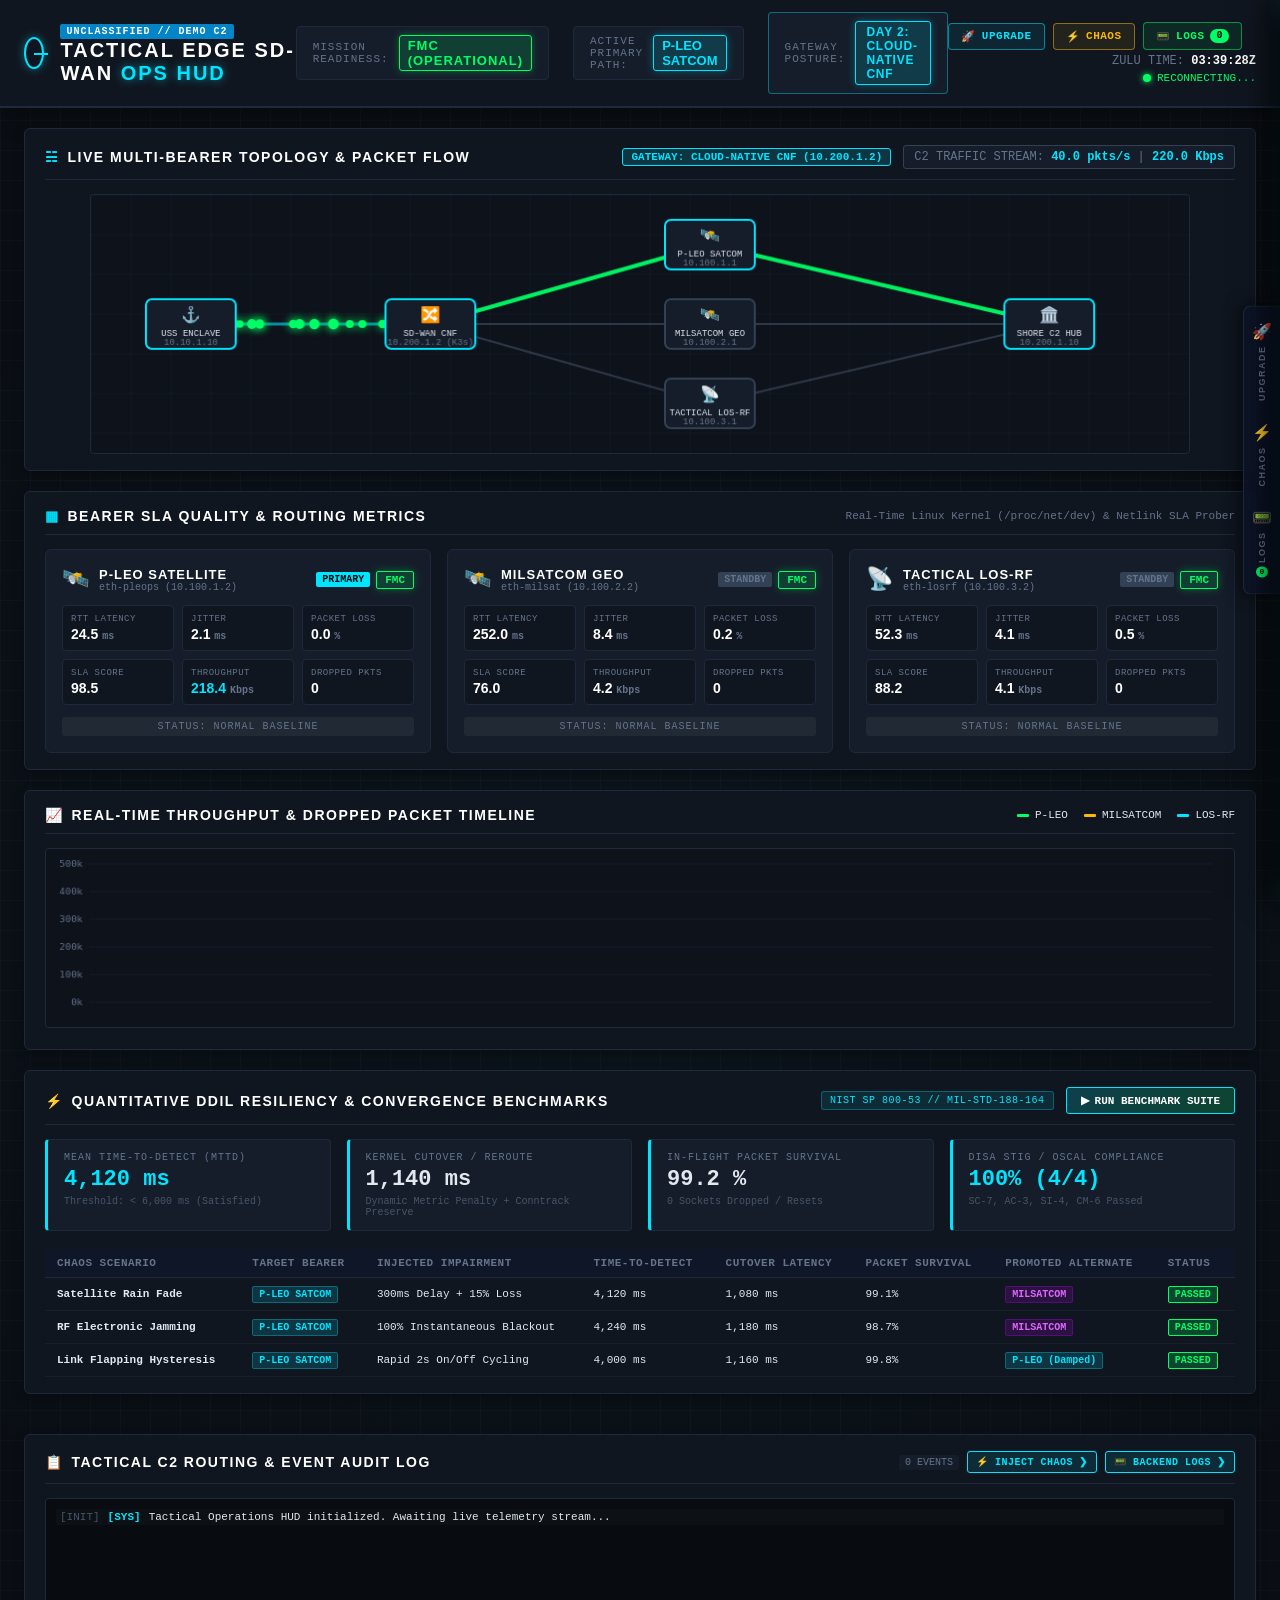
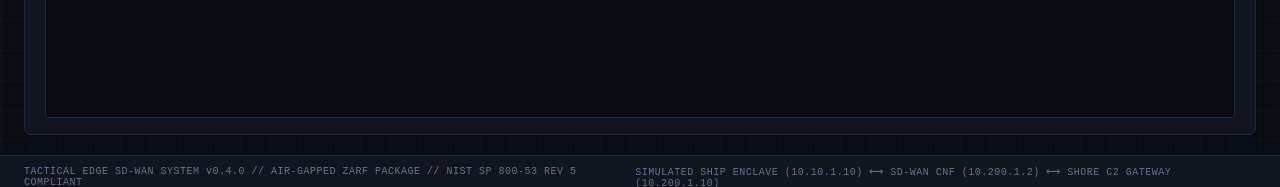
==== commit 5e4c18b0: "feat(dashboard): integrate modernization lifecycle orchestrator, live chaos feedback, and robust cut" ====
--- a/src/dashboard/static/index.html
+++ b/src/dashboard/static/index.html
@@ -28,6 +28,10 @@
                 <span class="status-label">ACTIVE PRIMARY PATH:</span>
                 <span class="active-route-badge" id="header-primary-route">P-LEO SATCOM</span>
             </div>
+            <div class="header-posture-box" id="header-posture-box" onclick="openSidebar('upgrade')" title="Click to open Gateway Modernization controls (Hotkey: U)">
+                <span class="status-label">GATEWAY POSTURE:</span>
+                <span class="header-posture-badge" id="hud-header-posture-badge">DAY 2: CLOUD-NATIVE CNF</span>
+            </div>
         </div>
 
         <div class="header-right">
@@ -52,109 +56,10 @@
             </div>
         </div>
     </header>
+    <div class="hud-toast-container" id="hud-toast-container"></div>
 
     <!-- Main Container -->
     <main class="hud-container">
-        
-        <!-- SECTION 0: Modernization Lifecycle & Gateway Transformation Control -->
-        <section class="hud-panel modernization-panel" id="modernization-panel">
-            <div class="panel-header">
-                <h2><span class="icon">🚀</span> SHIPBOARD GATEWAY MODERNIZATION LIFECYCLE</h2>
-                <div class="modernization-header-right">
-                    <div class="modernization-stage-badge" id="hud-modern-stage-badge">
-                        STAGE 4: CLOUD-NATIVE CNF ACTIVE
-                    </div>
-                    <button class="btn-open-panel-inline" onclick="openSidebar('upgrade')" title="Open Upgrade Controls">
-                        🎛️ UPGRADE CONTROLS ❯
-                    </button>
-                </div>
-            </div>
-
-            <!-- Modernization Alert Feedback Banner -->
-            <div class="modernization-banner-area">
-                <div class="modern-alert-banner" id="modern-alert-banner">
-                    <div class="alert-content">
-                        <span class="alert-icon" id="modern-alert-icon">✓</span>
-                        <span class="alert-text" id="modern-alert-text">Modernized Cloud-Native CNF Active (K3s Dynamic SLA Steering)</span>
-                    </div>
-                    <span class="alert-progress" id="modern-alert-progress"></span>
-                </div>
-            </div>
-
-            <!-- Stepper Visualizer -->
-            <div class="modernization-stepper">
-                <!-- Step 1 -->
-                <div class="step-card" id="step-card-1">
-                    <div class="step-num">1</div>
-                    <div class="step-content">
-                        <div class="step-title">DAY 0 BASELINE</div>
-                        <div class="step-desc">Legacy VNF & Static Metric Routing</div>
-                        <div class="step-status-wrapper">
-                            <span class="step-status" id="step-1-status">ACTIVE (DAY 0)</span>
-                            <span class="step-completion-badge" id="step-1-badge" style="display:none;">✓ DAY 0</span>
-                        </div>
-                        <div class="step-progress-wrapper" id="step-1-progress" style="display:none;">
-                            <div class="step-progress-fill" id="step-1-progress-fill" style="width: 0%;"></div>
-                        </div>
-                        <div class="step-detail-text" id="step-1-detail">Static Metric Dataplane</div>
-                    </div>
-                </div>
-                <div class="step-connector" id="step-conn-1"></div>
-
-                <!-- Step 2 -->
-                <div class="step-card" id="step-card-2">
-                    <div class="step-num">2</div>
-                    <div class="step-content">
-                        <div class="step-title">K3s BOOTSTRAP</div>
-                        <div class="step-desc">Background Air-Gap Node Init (Zero-Downtime)</div>
-                        <div class="step-status-wrapper">
-                            <span class="step-status" id="step-2-status">PENDING</span>
-                            <span class="step-completion-badge" id="step-2-badge" style="display:none;">✓ SETUP COMPLETED</span>
-                        </div>
-                        <div class="step-progress-wrapper" id="step-2-progress" style="display:none;">
-                            <div class="step-progress-fill" id="step-2-progress-fill" style="width: 0%;"></div>
-                        </div>
-                        <div class="step-detail-text" id="step-2-detail">Cluster Online • Node Ready</div>
-                    </div>
-                </div>
-                <div class="step-connector" id="step-conn-2"></div>
-
-                <!-- Step 3 -->
-                <div class="step-card" id="step-card-3">
-                    <div class="step-num">3</div>
-                    <div class="step-content">
-                        <div class="step-title">ZARF STAGING</div>
-                        <div class="step-desc">In-Cluster Seed Registry & Offline Webhooks</div>
-                        <div class="step-status-wrapper">
-                            <span class="step-status" id="step-3-status">PENDING</span>
-                            <span class="step-completion-badge" id="step-3-badge" style="display:none;">✓ SETUP COMPLETED</span>
-                        </div>
-                        <div class="step-progress-wrapper" id="step-3-progress" style="display:none;">
-                            <div class="step-progress-fill" id="step-3-progress-fill" style="width: 0%;"></div>
-                        </div>
-                        <div class="step-detail-text" id="step-3-detail">Seed Registry Staged</div>
-                    </div>
-                </div>
-                <div class="step-connector" id="step-conn-3"></div>
-
-                <!-- Step 4 -->
-                <div class="step-card" id="step-card-4">
-                    <div class="step-num">4</div>
-                    <div class="step-content">
-                        <div class="step-title">HOT CUTOVER (CNF)</div>
-                        <div class="step-desc">Atomic DaemonSet Rollout & Dynamic SLA Steering</div>
-                        <div class="step-status-wrapper">
-                            <span class="step-status" id="step-4-status">PENDING</span>
-                            <span class="step-completion-badge" id="step-4-badge" style="display:none;">✓ CUTOVER COMPLETE</span>
-                        </div>
-                        <div class="step-progress-wrapper" id="step-4-progress" style="display:none;">
-                            <div class="step-progress-fill" id="step-4-progress-fill" style="width: 0%;"></div>
-                        </div>
-                        <div class="step-detail-text" id="step-4-detail">Sub-second SLA Steering</div>
-                    </div>
-                </div>
-            </div>
-        </section>
 
         <!-- SECTION 1: Dynamic Topology & Packet Flow Visualizer -->
         <section class="hud-panel topology-panel">
@@ -498,8 +403,21 @@
             <div class="sidebar-tab-panel active" id="panel-upgrade">
                 <div class="sidebar-panel-header">
                     <h4>SHIPBOARD GATEWAY MODERNIZATION</h4>
-                    <span class="panel-tag">AIR-GAPPED LIFECYCLE</span>
-                </div>
+                    <span class="panel-tag" id="hud-modern-stage-badge">STAGE 4: CNF ACTIVE</span>
+                </div>
+
+                <!-- Modernization Alert Feedback Banner -->
+                <div class="modernization-banner-area">
+                    <div class="modern-alert-banner completed" id="modern-alert-banner">
+                        <div class="alert-content">
+                            <span class="alert-icon" id="modern-alert-icon">✓</span>
+                            <span class="alert-text" id="modern-alert-text">Modernized Cloud-Native CNF Active (K3s Dynamic SLA Steering)</span>
+                        </div>
+                        <span class="alert-progress" id="modern-alert-progress">[ONLINE]</span>
+                    </div>
+                </div>
+
+                <!-- Current Gateway Posture Status Card -->
                 <div class="sidebar-card">
                     <div class="card-caption">CURRENT GATEWAY POSTURE</div>
                     <div class="card-status-row">
@@ -512,50 +430,143 @@
                     </div>
                 </div>
 
-                <!-- Modernization Action Controls -->
+                <!-- One-Shot Full Modernization Trigger (Hero CTA) -->
+                <div class="modern-hero-section">
+                    <button class="modern-btn btn-upgrade modern-btn-full" id="btn-step-full" onclick="triggerModernization('full_upgrade')">
+                        <span class="btn-icon">⚡</span>
+                        <div class="btn-stack-text">
+                            <div class="title">EXECUTE FULL MODERNIZATION</div>
+                            <div class="desc">Autonomous pipeline: K3s Init ➔ Zarf Seed ➔ Hot Cutover</div>
+                        </div>
+                        <span class="btn-arrow">❯</span>
+                    </button>
+                </div>
+
+                <!-- Interactive 4-Stage Lifecycle Cards -->
                 <div class="sidebar-controls-section">
                     <div class="controls-status-label">
-                        <span>OPERATOR MODERNIZATION ACTIONS:</span>
+                        <span>LIFECYCLE STAGES & INTERACTIVE TRIGGERS:</span>
                         <span class="transition-msg" id="modern-transition-msg"></span>
                         <span class="transition-completed-msg" id="modern-completed-msg"></span>
                     </div>
 
-                    <div class="sidebar-btn-stack">
-                        <button class="modern-btn btn-step" id="btn-step-reset" onclick="triggerModernization('reset_day0')">
-                            <span class="btn-icon">⏪</span>
-                            <div class="btn-stack-text">
-                                <div class="title">RESET TO DAY 0 (LEGACY)</div>
-                                <div class="desc">Restore legacy VNF & static routing</div>
-                            </div>
-                        </button>
-                        <button class="modern-btn btn-step" id="btn-step-k3s" onclick="triggerModernization('bootstrap_k3s')">
-                            <span class="btn-icon">1️⃣</span>
-                            <div class="btn-stack-text">
-                                <div class="title">STEP 1: BOOTSTRAP K3s</div>
-                                <div class="desc">Air-gapped node init (zero downtime)</div>
-                            </div>
-                        </button>
-                        <button class="modern-btn btn-step" id="btn-step-zarf" onclick="triggerModernization('init_zarf')">
-                            <span class="btn-icon">2️⃣</span>
-                            <div class="btn-stack-text">
-                                <div class="title">STEP 2: INIT ZARF REGISTRY</div>
-                                <div class="desc">Stage offline registry & webhook agents</div>
-                            </div>
-                        </button>
-                        <button class="modern-btn btn-step" id="btn-step-cutover" onclick="triggerModernization('cutover_cnf')">
-                            <span class="btn-icon">3️⃣</span>
-                            <div class="btn-stack-text">
-                                <div class="title">STEP 3: ATOMIC HOT CUTOVER</div>
-                                <div class="desc">Deploy CNF & retire legacy VNF (0ms loss)</div>
-                            </div>
-                        </button>
-                        <button class="modern-btn btn-upgrade" id="btn-step-full" onclick="triggerModernization('full_upgrade')">
-                            <span class="btn-icon">⚡</span>
-                            <div class="btn-stack-text">
-                                <div class="title">FULL AUTONOMOUS UPGRADE</div>
-                                <div class="desc">Execute end-to-end modernization sequence</div>
-                            </div>
-                        </button>
+                    <div class="modern-stage-stack">
+                        <!-- Stage 1 Card: Day 0 Baseline -->
+                        <div class="sidebar-stage-card current" id="step-card-1">
+                            <div class="stage-card-header">
+                                <div class="step-num">1</div>
+                                <div class="stage-title-wrap">
+                                    <div class="step-title">DAY 0 BASELINE</div>
+                                    <div class="step-desc">Legacy Linux VNF & Static Metric Routing</div>
+                                </div>
+                                <span class="step-completion-badge" id="step-1-badge">✓ ACTIVE</span>
+                            </div>
+                            <div class="stage-card-body">
+                                <div class="step-status-wrapper">
+                                    <span class="status-label">STATUS:</span>
+                                    <span class="step-status" id="step-1-status">ACTIVE (DAY 0)</span>
+                                </div>
+                                <div class="step-progress-wrapper" id="step-1-progress" style="display:none;">
+                                    <div class="step-progress-fill" id="step-1-progress-fill" style="width: 0%;"></div>
+                                </div>
+                                <div class="step-detail-text" id="step-1-detail">Static Metric Dataplane</div>
+                            </div>
+                            <div class="stage-card-actions">
+                                <button class="modern-btn btn-step btn-stage-action" id="btn-step-reset" onclick="triggerModernization('reset_day0')">
+                                    <span class="btn-icon">⏪</span> RESET TO DAY 0
+                                </button>
+                            </div>
+                        </div>
+
+                        <!-- Connector 1 -> 2 -->
+                        <div class="sidebar-stage-connector" id="step-conn-1"></div>
+
+                        <!-- Stage 2 Card: Bootstrap K3s -->
+                        <div class="sidebar-stage-card" id="step-card-2">
+                            <div class="stage-card-header">
+                                <div class="step-num">2</div>
+                                <div class="stage-title-wrap">
+                                    <div class="step-title">K3s BOOTSTRAP</div>
+                                    <div class="step-desc">Background Air-Gap Node Init (Zero-Downtime)</div>
+                                </div>
+                                <span class="step-completion-badge" id="step-2-badge" style="display:none;">✓ READY</span>
+                            </div>
+                            <div class="stage-card-body">
+                                <div class="step-status-wrapper">
+                                    <span class="status-label">STATUS:</span>
+                                    <span class="step-status" id="step-2-status">PENDING</span>
+                                </div>
+                                <div class="step-progress-wrapper" id="step-2-progress" style="display:none;">
+                                    <div class="step-progress-fill" id="step-2-progress-fill" style="width: 0%;"></div>
+                                </div>
+                                <div class="step-detail-text" id="step-2-detail">Cluster Online • Node Ready</div>
+                            </div>
+                            <div class="stage-card-actions">
+                                <button class="modern-btn btn-step btn-stage-action" id="btn-step-k3s" onclick="triggerModernization('bootstrap_k3s')">
+                                    <span class="btn-icon">1️⃣</span> BOOTSTRAP K3s
+                                </button>
+                            </div>
+                        </div>
+
+                        <!-- Connector 2 -> 3 -->
+                        <div class="sidebar-stage-connector" id="step-conn-2"></div>
+
+                        <!-- Stage 3 Card: Zarf Registry Staging -->
+                        <div class="sidebar-stage-card" id="step-card-3">
+                            <div class="stage-card-header">
+                                <div class="step-num">3</div>
+                                <div class="stage-title-wrap">
+                                    <div class="step-title">ZARF STAGING</div>
+                                    <div class="step-desc">In-Cluster Seed Registry & Offline Webhooks</div>
+                                </div>
+                                <span class="step-completion-badge" id="step-3-badge" style="display:none;">✓ STAGED</span>
+                            </div>
+                            <div class="stage-card-body">
+                                <div class="step-status-wrapper">
+                                    <span class="status-label">STATUS:</span>
+                                    <span class="step-status" id="step-3-status">PENDING</span>
+                                </div>
+                                <div class="step-progress-wrapper" id="step-3-progress" style="display:none;">
+                                    <div class="step-progress-fill" id="step-3-progress-fill" style="width: 0%;"></div>
+                                </div>
+                                <div class="step-detail-text" id="step-3-detail">Seed Registry Staged</div>
+                            </div>
+                            <div class="stage-card-actions">
+                                <button class="modern-btn btn-step btn-stage-action" id="btn-step-zarf" onclick="triggerModernization('init_zarf')">
+                                    <span class="btn-icon">2️⃣</span> INIT ZARF REGISTRY
+                                </button>
+                            </div>
+                        </div>
+
+                        <!-- Connector 3 -> 4 -->
+                        <div class="sidebar-stage-connector" id="step-conn-3"></div>
+
+                        <!-- Stage 4 Card: Atomic Hot Cutover -->
+                        <div class="sidebar-stage-card" id="step-card-4">
+                            <div class="stage-card-header">
+                                <div class="step-num">4</div>
+                                <div class="stage-title-wrap">
+                                    <div class="step-title">HOT CUTOVER (CNF)</div>
+                                    <div class="step-desc">Deploy CNF & Dynamic SLA Steering (0ms Loss)</div>
+                                </div>
+                                <span class="step-completion-badge" id="step-4-badge" style="display:none;">✓ CNF ACTIVE</span>
+                            </div>
+                            <div class="stage-card-body">
+                                <div class="step-status-wrapper">
+                                    <span class="status-label">STATUS:</span>
+                                    <span class="step-status" id="step-4-status">PENDING</span>
+                                </div>
+                                <div class="step-progress-wrapper" id="step-4-progress" style="display:none;">
+                                    <div class="step-progress-fill" id="step-4-progress-fill" style="width: 0%;"></div>
+                                </div>
+                                <div class="step-detail-text" id="step-4-detail">Sub-second SLA Steering</div>
+                            </div>
+                            <div class="stage-card-actions">
+                                <button class="modern-btn btn-step btn-stage-action" id="btn-step-cutover" onclick="triggerModernization('cutover_cnf')">
+                                    <span class="btn-icon">3️⃣</span> ATOMIC HOT CUTOVER
+                                </button>
+                            </div>
+                        </div>
                     </div>
                 </div>
 
@@ -575,8 +586,17 @@
                     Inject real-time impairments on live Linux kernel Netem interfaces to validate dynamic SLA steering and packet survival.
                 </div>
 
+                <!-- Active Chaos Status Card -->
+                <div class="chaos-active-card" id="chaos-active-card">
+                    <div class="chaos-active-header">
+                        <span class="chaos-status-indicator pulse-green" id="chaos-indicator-dot"></span>
+                        <span class="chaos-status-title" id="chaos-status-title">BASELINE: ALL LINKS NORMAL</span>
+                    </div>
+                    <div class="chaos-status-desc" id="chaos-status-desc">No active impairments. Dynamic SLA path steering operational.</div>
+                </div>
+
                 <div class="sidebar-btn-stack">
-                    <button class="chaos-btn btn-danger" onclick="triggerChaos('jam_pleops')">
+                    <button class="chaos-btn btn-danger" id="btn-chaos-jam" onclick="triggerChaos('jam_pleops', '', this)">
                         <span class="btn-icon">🚨</span>
                         <div class="btn-text">
                             <div class="btn-title">EW JAMMING ATTACK</div>
@@ -584,7 +604,7 @@
                         </div>
                     </button>
 
-                    <button class="chaos-btn btn-warning" onclick="triggerChaos('rain_fade_milsat')">
+                    <button class="chaos-btn btn-warning" id="btn-chaos-rain" onclick="triggerChaos('rain_fade_milsat', '', this)">
                         <span class="btn-icon">🌧️</span>
                         <div class="btn-text">
                             <div class="btn-title">SATELLITE RAIN FADE</div>
@@ -592,7 +612,7 @@
                         </div>
                     </button>
 
-                    <button class="chaos-btn btn-warning" onclick="triggerChaos('degrade_losrf')">
+                    <button class="chaos-btn btn-warning" id="btn-chaos-rf" onclick="triggerChaos('degrade_losrf', '', this)">
                         <span class="btn-icon">📡</span>
                         <div class="btn-text">
                             <div class="btn-title">RF MULTIPATH / JAM</div>
@@ -600,7 +620,7 @@
                         </div>
                     </button>
 
-                    <button class="chaos-btn btn-flapping" onclick="triggerChaos('flap_link')">
+                    <button class="chaos-btn btn-flapping" id="btn-chaos-flap" onclick="triggerChaos('flap_link', '', this)">
                         <span class="btn-icon">🔄</span>
                         <div class="btn-text">
                             <div class="btn-title">LINK FLAP SIMULATOR</div>
@@ -608,7 +628,7 @@
                         </div>
                     </button>
 
-                    <button class="chaos-btn btn-success" onclick="triggerChaos('clean_slate')">
+                    <button class="chaos-btn btn-success" id="btn-chaos-clean" onclick="triggerChaos('clean_slate', '', this)">
                         <span class="btn-icon">🛡️</span>
                         <div class="btn-text">
                             <div class="btn-title">RESTORE CLEAN SLATE</div>
@@ -616,7 +636,7 @@
                         </div>
                     </button>
 
-                    <button class="chaos-btn btn-info" onclick="triggerChaos('apply_profiles')">
+                    <button class="chaos-btn btn-info" id="btn-chaos-profiles" onclick="triggerChaos('apply_profiles', '', this)">
                         <span class="btn-icon">⚙️</span>
                         <div class="btn-text">
                             <div class="btn-title">APPLY TACTICAL PROFILES</div>
--- a/src/dashboard/static/style.css
+++ b/src/dashboard/static/style.css
@@ -113,7 +113,7 @@
     gap: 24px;
 }
 
-.overall-status-box, .active-route-box {
+.overall-status-box, .active-route-box, .header-posture-box {
     display: flex;
     align-items: center;
     gap: 10px;
@@ -121,6 +121,55 @@
     padding: 8px 16px;
     border: 1px solid var(--border-color);
     border-radius: 4px;
+}
+
+.header-posture-box {
+    cursor: pointer;
+    transition: all 0.25s ease;
+    border-color: rgba(0, 229, 255, 0.4);
+}
+
+.header-posture-box:hover {
+    background: rgba(0, 229, 255, 0.08);
+    border-color: var(--c2-cyan);
+    box-shadow: 0 0 12px rgba(0, 229, 255, 0.25);
+    transform: translateY(-1px);
+}
+
+.header-posture-badge {
+    font-family: 'Orbitron', sans-serif;
+    font-size: 12px;
+    font-weight: bold;
+    letter-spacing: 0.8px;
+    padding: 3px 10px;
+    border-radius: 3px;
+    border: 1px solid var(--c2-cyan);
+    color: var(--c2-cyan);
+    background: var(--c2-cyan-dim);
+    box-shadow: 0 0 8px rgba(0, 229, 255, 0.3);
+    transition: all 0.3s ease;
+}
+
+.header-posture-badge.posture-legacy {
+    color: #ffb800;
+    border-color: #ffb800;
+    background: rgba(255, 184, 0, 0.15);
+    box-shadow: 0 0 8px rgba(255, 184, 0, 0.3);
+}
+
+.header-posture-badge.posture-transition {
+    color: #00e5ff;
+    border-color: #00e5ff;
+    background: rgba(0, 229, 255, 0.18);
+    box-shadow: 0 0 10px rgba(0, 229, 255, 0.4);
+    animation: pulse-step 1.5s infinite alternate;
+}
+
+.header-posture-badge.posture-cnf {
+    color: #00ff66;
+    border-color: #00ff66;
+    background: rgba(0, 255, 102, 0.15);
+    box-shadow: 0 0 10px rgba(0, 255, 102, 0.35);
 }
 
 .status-label {
@@ -1536,6 +1585,188 @@
     margin-bottom: 10px;
 }
 
+/* One-Shot Full Modernization Hero Button */
+.modern-hero-section {
+    margin-bottom: 14px;
+}
+
+.modern-btn-full {
+    width: 100%;
+    padding: 12px 16px;
+    border-radius: 5px;
+    background: linear-gradient(135deg, rgba(0, 229, 255, 0.22) 0%, rgba(0, 255, 102, 0.25) 100%);
+    border: 1px solid var(--c2-green);
+    color: #fff;
+    box-shadow: 0 0 14px rgba(0, 255, 102, 0.25);
+    display: flex;
+    align-items: center;
+    gap: 12px;
+    text-align: left;
+    cursor: pointer;
+    transition: all 0.25s ease;
+}
+
+.modern-btn-full:hover {
+    background: linear-gradient(135deg, rgba(0, 229, 255, 0.35) 0%, rgba(0, 255, 102, 0.4) 100%);
+    box-shadow: 0 0 20px rgba(0, 255, 102, 0.5);
+    transform: translateY(-1px);
+}
+
+.modern-btn-full .btn-icon {
+    font-size: 18px;
+}
+
+.modern-btn-full .btn-arrow {
+    font-size: 14px;
+    color: var(--c2-green);
+    font-weight: bold;
+    margin-left: auto;
+}
+
+/* Sidebar Stage Stack & Interactive Cards */
+.modern-stage-stack {
+    display: flex;
+    flex-direction: column;
+    gap: 0;
+}
+
+.sidebar-stage-card {
+    background: var(--bg-card);
+    border: 1px solid var(--border-color);
+    border-radius: 6px;
+    padding: 12px 14px;
+    transition: all 0.3s ease;
+    display: flex;
+    flex-direction: column;
+    gap: 8px;
+    position: relative;
+    overflow: hidden;
+}
+
+.sidebar-stage-card.current {
+    border-color: var(--c2-cyan);
+    background: rgba(0, 229, 255, 0.08);
+    box-shadow: 0 0 12px rgba(0, 229, 255, 0.25);
+}
+
+.sidebar-stage-card.in-progress {
+    border-color: var(--c2-amber);
+    background: rgba(255, 184, 0, 0.1);
+    box-shadow: 0 0 16px rgba(255, 184, 0, 0.4);
+    animation: pulse-in-progress 1.2s infinite ease-in-out;
+}
+
+.sidebar-stage-card.setup-completed, .sidebar-stage-card.completed {
+    border-color: #00ff66;
+    background: rgba(0, 255, 102, 0.08);
+    box-shadow: 0 0 12px rgba(0, 255, 102, 0.2);
+}
+
+.sidebar-stage-card.completed-flash {
+    animation: stage-complete-flash 1.5s ease-out;
+}
+
+.sidebar-stage-card.retired {
+    opacity: 0.7;
+    border-color: #475569;
+    background: rgba(15, 23, 42, 0.5);
+}
+
+.stage-card-header {
+    display: flex;
+    align-items: center;
+    gap: 10px;
+}
+
+.stage-title-wrap {
+    flex: 1;
+}
+
+.stage-title-wrap .step-title {
+    font-family: 'Orbitron', sans-serif;
+    font-size: 11px;
+    font-weight: 700;
+    letter-spacing: 0.8px;
+    color: #fff;
+}
+
+.stage-title-wrap .step-desc {
+    font-size: 9px;
+    color: var(--text-muted);
+    margin-top: 2px;
+}
+
+.stage-card-body {
+    display: flex;
+    flex-direction: column;
+    gap: 4px;
+    padding: 6px 8px;
+    background: rgba(0, 0, 0, 0.25);
+    border-radius: 4px;
+    border: 1px solid rgba(255, 255, 255, 0.04);
+}
+
+.stage-card-body .step-status-wrapper {
+    display: flex;
+    align-items: center;
+    gap: 6px;
+    margin: 0;
+}
+
+.stage-card-body .status-label {
+    font-size: 9px;
+    color: var(--text-dim);
+}
+
+.stage-card-body .step-detail-text {
+    font-size: 9px;
+    color: var(--text-muted);
+}
+
+.stage-card-actions {
+    display: flex;
+    justify-content: flex-end;
+    margin-top: 2px;
+}
+
+.btn-stage-action {
+    width: 100%;
+    justify-content: center;
+    padding: 8px 12px;
+    font-size: 10px;
+    border-radius: 4px;
+    background: rgba(0, 229, 255, 0.08);
+    border: 1px solid rgba(0, 229, 255, 0.4);
+    color: var(--c2-cyan);
+}
+
+.btn-stage-action:hover {
+    background: rgba(0, 229, 255, 0.2);
+    border-color: var(--c2-cyan);
+    box-shadow: 0 0 10px rgba(0, 229, 255, 0.35);
+}
+
+.btn-stage-action.btn-recommended {
+    background: rgba(0, 229, 255, 0.18);
+    border-color: var(--c2-cyan);
+    box-shadow: 0 0 12px rgba(0, 229, 255, 0.5);
+    animation: pulse-btn-rec 2s infinite alternate;
+}
+
+/* Sidebar Stage Connectors */
+.sidebar-stage-connector {
+    width: 2px;
+    height: 12px;
+    background: var(--border-color);
+    margin: 0 auto;
+    transition: all 0.3s ease;
+}
+
+.sidebar-stage-connector.active {
+    background: var(--c2-green);
+    box-shadow: 0 0 6px rgba(0, 255, 102, 0.5);
+}
+
 /* Button Stacks in Sidebar */
 .sidebar-btn-stack {
     display: flex;
@@ -1894,4 +2125,141 @@
     box-shadow: 0 0 10px rgba(0, 229, 255, 0.3);
 }
 
-
+/* Chaos Active Status Card in Drawer */
+.chaos-active-card {
+    background: rgba(15, 23, 42, 0.85);
+    border: 1px solid var(--border-color);
+    border-radius: 6px;
+    padding: 10px 14px;
+    margin-bottom: 14px;
+    display: flex;
+    flex-direction: column;
+    gap: 4px;
+    transition: all 0.3s ease;
+}
+
+.chaos-active-card.status-jammed {
+    border-color: rgba(255, 51, 68, 0.8);
+    background: rgba(40, 10, 15, 0.7);
+    box-shadow: 0 0 15px rgba(255, 51, 68, 0.2);
+}
+
+.chaos-active-card.status-degraded {
+    border-color: rgba(255, 184, 0, 0.8);
+    background: rgba(40, 30, 10, 0.7);
+    box-shadow: 0 0 15px rgba(255, 184, 0, 0.2);
+}
+
+.chaos-active-header {
+    display: flex;
+    align-items: center;
+    gap: 8px;
+}
+
+.chaos-status-indicator {
+    width: 10px;
+    height: 10px;
+    border-radius: 50%;
+    display: inline-block;
+}
+
+.chaos-status-title {
+    font-family: 'Share Tech Mono', monospace;
+    font-size: 11px;
+    font-weight: bold;
+    letter-spacing: 0.5px;
+    color: var(--text-main);
+}
+
+.chaos-status-desc {
+    font-size: 10px;
+    color: var(--text-dim);
+    line-height: 1.3;
+}
+
+/* Button Loading & Disabled States */
+.chaos-btn.btn-loading {
+    opacity: 0.8;
+    pointer-events: none;
+    border-color: var(--c2-cyan) !important;
+    animation: btn-pulse 1s infinite alternate;
+}
+
+@keyframes btn-pulse {
+    0% { transform: scale(1); box-shadow: 0 0 5px rgba(0, 229, 255, 0.3); }
+    100% { transform: scale(0.99); box-shadow: 0 0 15px rgba(0, 229, 255, 0.6); }
+}
+
+/* HUD Toast Notification System */
+.hud-toast-container {
+    position: fixed;
+    top: 65px;
+    right: 25px;
+    display: flex;
+    flex-direction: column;
+    gap: 8px;
+    z-index: 99999;
+    pointer-events: none;
+}
+
+.hud-toast {
+    background: rgba(10, 16, 28, 0.95);
+    border: 1px solid var(--c2-cyan);
+    border-left: 4px solid var(--c2-cyan);
+    color: #e2e8f0;
+    padding: 10px 14px;
+    border-radius: 4px;
+    font-family: 'Share Tech Mono', monospace;
+    font-size: 11px;
+    box-shadow: 0 8px 24px rgba(0, 0, 0, 0.6), 0 0 12px rgba(0, 229, 255, 0.2);
+    pointer-events: auto;
+    display: flex;
+    align-items: center;
+    gap: 10px;
+    min-width: 280px;
+    max-width: 420px;
+    animation: toast-slide-in 0.3s cubic-bezier(0.16, 1, 0.3, 1) forwards;
+    transition: opacity 0.4s ease, transform 0.4s ease;
+}
+
+.hud-toast.toast-danger {
+    border-color: #ff3344;
+    border-left-color: #ff3344;
+    box-shadow: 0 8px 24px rgba(0, 0, 0, 0.6), 0 0 14px rgba(255, 51, 68, 0.4);
+}
+
+.hud-toast.toast-warning {
+    border-color: #ffb800;
+    border-left-color: #ffb800;
+    box-shadow: 0 8px 24px rgba(0, 0, 0, 0.6), 0 0 14px rgba(255, 184, 0, 0.4);
+}
+
+.hud-toast.toast-success {
+    border-color: #00ff66;
+    border-left-color: #00ff66;
+    box-shadow: 0 8px 24px rgba(0, 0, 0, 0.6), 0 0 14px rgba(0, 255, 102, 0.4);
+}
+
+@keyframes toast-slide-in {
+    from {
+        opacity: 0;
+        transform: translateX(40px);
+    }
+    to {
+        opacity: 1;
+        transform: translateX(0);
+    }
+}
+
+/* Flash for newly inserted events in terminal */
+.event-entry.event-new {
+    animation: event-glow 2s ease-out;
+}
+
+@keyframes event-glow {
+    0% { background: rgba(0, 229, 255, 0.35); }
+    100% { background: rgba(255, 255, 255, 0.02); }
+}
+
+
+
